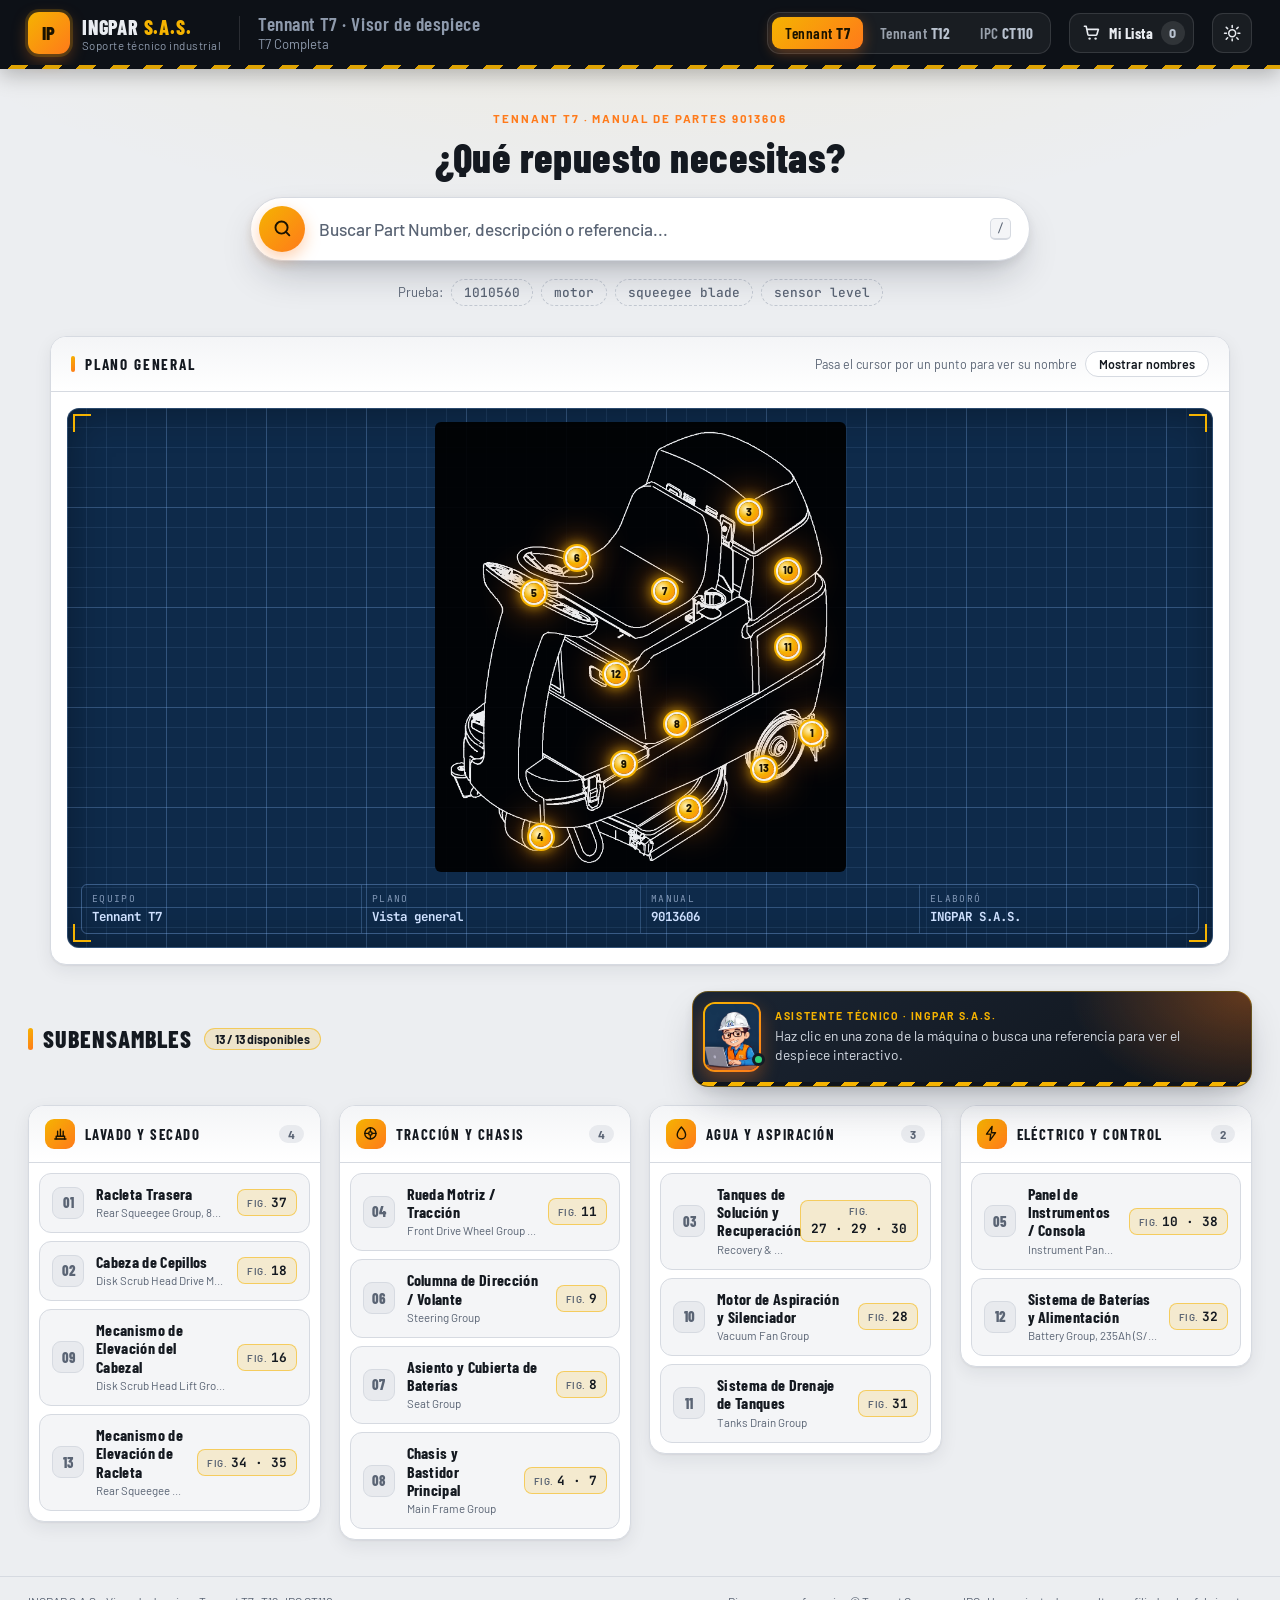
==== index.html @ bfc4c4b1 "Lista de selección de repuestos con exportación a Excel y PDF - Botón "+ Agregar a la lista" en la t" ====
<!DOCTYPE html>
<html lang="es">
<head>
  <meta charset="UTF-8" />
  <meta name="viewport" content="width=device-width, initial-scale=1.0" />
  <title>Tennant T7 · Visor de despiece</title>
  <meta name="description" content="Visor interactivo de despiece de repuestos para las fregadoras Tennant T7, Tennant T12 e IPC CT110 · INGPAR S.A.S." />
  <link rel="preconnect" href="https://fonts.googleapis.com" />
  <link rel="preconnect" href="https://fonts.gstatic.com" crossorigin />
  <link rel="stylesheet" href="https://fonts.googleapis.com/css2?family=Barlow:wght@400;500;600;700&family=Barlow+Condensed:wght@600;700;800&family=JetBrains+Mono:wght@500;700&display=swap" />
  <!-- ?v= evita que el navegador use un CSS/JS viejo en caché tras publicar cambios -->
  <link rel="stylesheet" href="css/styles.css?v=2026-10-15i" />
</head>
<body>
  <!-- Íconos SVG reutilizables -->
  <svg width="0" height="0" style="position:absolute" aria-hidden="true">
    <symbol id="i-search" viewBox="0 0 24 24"><circle cx="11" cy="11" r="7" fill="none" stroke="currentColor" stroke-width="2.2"/><path d="m20 20-4.2-4.2" stroke="currentColor" stroke-width="2.2" stroke-linecap="round"/></symbol>
    <symbol id="i-sun" viewBox="0 0 24 24"><circle cx="12" cy="12" r="4.5" fill="none" stroke="currentColor" stroke-width="2"/><path d="M12 2v2.5M12 19.5V22M4.2 4.2l1.8 1.8M18 18l1.8 1.8M2 12h2.5M19.5 12H22M4.2 19.8 6 18M18 6l1.8-1.8" stroke="currentColor" stroke-width="2" stroke-linecap="round"/></symbol>
    <symbol id="i-moon" viewBox="0 0 24 24"><path d="M20 14.5A8.5 8.5 0 0 1 9.5 4a8.5 8.5 0 1 0 10.5 10.5Z" fill="none" stroke="currentColor" stroke-width="2" stroke-linejoin="round"/></symbol>
    <symbol id="i-cart" viewBox="0 0 24 24"><path d="M3 4h2.2l2.1 10.2a1.5 1.5 0 0 0 1.5 1.2h8.4a1.5 1.5 0 0 0 1.4-1.1L20.5 8H6.1" fill="none" stroke="currentColor" stroke-width="2" stroke-linecap="round" stroke-linejoin="round"/><circle cx="9.5" cy="19.5" r="1.5" fill="currentColor"/><circle cx="17" cy="19.5" r="1.5" fill="currentColor"/></symbol>
    <symbol id="i-arrow-left" viewBox="0 0 24 24"><path d="M19 12H5m6-6-6 6 6 6" fill="none" stroke="currentColor" stroke-width="2.2" stroke-linecap="round" stroke-linejoin="round"/></symbol>
  </svg>

  <header class="topbar">
    <a class="brand" href="#/" aria-label="INGPAR S.A.S. · Inicio">
      <span class="brand-mark" aria-hidden="true">IP</span>
      <span class="brand-text">
        <strong>INGPAR <span>S.A.S.</span></strong>
        <small>Soporte técnico industrial</small>
      </span>
    </a>
    <span class="brand-divider" aria-hidden="true"></span>
    <div class="topbar-title">
      <h1><span id="title-machine">Tennant T7</span> <span>· Visor de despiece</span></h1>
      <nav class="breadcrumb" aria-label="Ruta de navegación">
        <a href="#/" id="crumb-machine">T7 Completa</a>
        <span id="crumb-sep" class="crumb-sep" hidden>›</span>
        <span id="crumb-assembly" hidden></span>
      </nav>
    </div>
    <!-- Selector de máquina: cambia planos, repuestos y datos del manual -->
    <div id="machine-switch" class="machine-switch" role="radiogroup" aria-label="Máquina"></div>
    <!-- Lista de selección de repuestos (se guarda en este navegador) -->
    <button id="cart-toggle" class="cart-toggle" type="button" aria-haspopup="dialog" title="Ver mi lista de repuestos">
      <svg aria-hidden="true"><use href="#i-cart"/></svg>
      <span class="cart-toggle-label">Mi Lista</span>
      <span id="cart-count" class="cart-count">0</span>
    </button>
    <button id="theme-toggle" class="icon-btn" type="button" aria-label="Cambiar tema" title="Cambiar tema claro/oscuro">
      <svg class="icon-sun" aria-hidden="true"><use href="#i-sun"/></svg>
      <svg class="icon-moon" aria-hidden="true"><use href="#i-moon"/></svg>
    </button>
  </header>

  <!-- ===================== NIVEL 1: Máquina completa ===================== -->
  <main id="view-machine" class="view home" data-level="1">
    <section class="hero">
      <p class="eyebrow" id="hero-eyebrow">Tennant T7 · Manual de partes 9013606</p>
      <h2 class="hero-title">¿Qué repuesto necesitas?</h2>

      <!-- Buscador global: busca en los repuestos de todas las zonas -->
      <section class="global-search" aria-label="Buscador global de repuestos">
        <div class="global-search-box">
          <span class="global-search-icon" aria-hidden="true"><svg><use href="#i-search"/></svg></span>
          <input id="global-search" type="search" autocomplete="off" spellcheck="false"
                 placeholder="Buscar Part Number, descripción o referencia..."
                 role="combobox" aria-expanded="false" aria-controls="global-results" aria-autocomplete="list" />
          <kbd class="global-search-kbd" aria-hidden="true">/</kbd>
        </div>
        <div id="global-dropdown" class="global-dropdown" hidden>
          <p id="global-summary" class="global-summary"></p>
          <ul id="global-results" class="global-results" role="listbox" aria-label="Resultados"></ul>
        </div>
      </section>

      <p class="hero-examples" id="hero-examples"></p>
    </section>

    <div class="home-grid">
      <!-- Plano general: protagonista, a todo el ancho -->
      <section class="panel blueprint-panel" aria-label="Vista general de la máquina">
        <div class="panel-header">
          <h2>Plano general</h2>
          <span class="hint">Pasa el cursor por un punto para ver su nombre</span>
          <button id="labels-toggle" class="labels-toggle" type="button" aria-pressed="false">Mostrar nombres</button>
        </div>
        <div class="diagram-wrapper">
          <div class="blueprint blueprint-grid">
            <div id="machine-diagram" class="diagram diagram-blueprint">
              <img id="machine-img" alt="" />
              <div class="diagram-placeholder" hidden>
                <strong>Imagen no encontrada</strong>
                <span>Revisa la ruta <code>image</code> en el machine.json de la máquina</span>
              </div>
              <div id="zone-hotspots" class="hotspots"></div>
            </div>
            <dl class="title-block">
              <div><dt>Equipo</dt><dd id="tb-machine">Tennant T7</dd></div>
              <div><dt>Plano</dt><dd>Vista general</dd></div>
              <div><dt>Manual</dt><dd id="tb-manual">9013606</dd></div>
              <div><dt>Elaboró</dt><dd>INGPAR S.A.S.</dd></div>
            </dl>
          </div>
        </div>
      </section>

      <!-- Subensambles agrupados por sistema -->
      <section class="systems" aria-label="Subensambles por sistema">
        <div class="systems-header">
          <!-- Asistente INGPAR (versión compacta) -->
          <article class="assistant-card">
            <div class="assistant-avatar">
              <img src="assets/engineer.png" alt="Asistente técnico de INGPAR S.A.S. con casco de seguridad" width="145" height="192" />
              <span class="assistant-status" aria-hidden="true"></span>
            </div>
            <div class="assistant-body">
              <p class="eyebrow">Asistente Técnico · INGPAR S.A.S.</p>
              <p class="assistant-msg">Haz clic en una zona de la máquina o busca una referencia para ver el despiece interactivo.</p>
            </div>
          </article>
          <div class="systems-title">
            <h2>Subensambles</h2>
            <span id="zone-count" class="count-badge"></span>
          </div>
        </div>
        <div id="zone-list" class="systems-grid"></div>
      </section>
    </div>
  </main>

  <!-- ================ NIVEL 2: Despiece por subensamble ================ -->
  <main id="view-assembly" class="view layout" data-level="2" hidden>
    <div class="view-toolbar">
      <a href="#/" id="back-btn" class="back-btn"><svg aria-hidden="true"><use href="#i-arrow-left"/></svg> <span id="back-label">Volver a la T7 Completa</span></a>
      <p class="subtitle"><span id="figure-label"></span> — <span id="group-label"></span></p>
      <nav id="figure-tabs" class="figure-tabs" role="tablist" aria-label="Figuras de esta zona" hidden></nav>
    </div>

    <!-- Columna izquierda: diagrama con hotspots -->
    <section class="panel diagram-panel" aria-label="Diagrama de despiece">
      <div class="panel-header">
        <h2>Diagrama</h2>
        <span class="hint"><kbd>Ctrl</kbd>+rueda o doble clic para zoom · <kbd>Alt</kbd>+clic muestra coordenadas</span>
      </div>
      <!-- Puntos ocultos por defecto: se muestran todos o por subsistema/categoría -->
      <div class="diagram-tools">
        <div class="points-bar">
          <button id="points-toggle" class="labels-toggle" type="button" aria-pressed="false">Mostrar todos los puntos</button>
          <span id="points-status" class="points-status" aria-live="polite"></span>
          <div class="zoom-controls" role="group" aria-label="Zoom del diagrama">
            <button id="zoom-out" class="zoom-btn" type="button" aria-label="Alejar" title="Alejar">−</button>
            <button id="zoom-reset" class="zoom-level" type="button" title="Restablecer zoom">100%</button>
            <button id="zoom-in" class="zoom-btn" type="button" aria-label="Acercar" title="Acercar">+</button>
          </div>
        </div>
        <div id="point-groups" class="point-groups" role="group" aria-label="Resaltar puntos"></div>
      </div>
      <div class="diagram-wrapper">
        <div class="blueprint blueprint-paper">
          <div id="diagram" class="diagram">
            <!-- El "escenario" es lo que se amplía y desplaza; #diagram recorta -->
            <div id="diagram-stage" class="diagram-stage">
              <img id="diagram-img" alt="" />
              <div class="diagram-placeholder" hidden>
                <strong>Imagen no encontrada</strong>
                <span>Revisa la ruta de la imagen en el JSON del subensamble</span>
              </div>
              <div id="hotspots" class="hotspots"></div>
            </div>
          </div>
        </div>
      </div>
    </section>

    <!-- Columna derecha: buscador, filtros y tabla -->
    <section class="panel parts-panel" aria-label="Lista de repuestos">
      <div class="panel-header">
        <h2>Repuestos</h2>
        <span id="result-count" class="count-badge">0</span>
      </div>

      <div class="controls">
        <label class="search">
          <svg class="search-icon" aria-hidden="true"><use href="#i-search"/></svg>
          <input id="search" type="search" placeholder="Buscar por descripción o Part Number…" autocomplete="off" />
        </label>
        <div id="filters" class="filters" role="group" aria-label="Filtrar por categoría"></div>
      </div>

      <div class="table-wrapper">
        <table class="parts-table">
          <thead>
            <tr>
              <th scope="col">Ítem</th>
              <th scope="col">Part Number</th>
              <th scope="col">Descripción</th>
              <th scope="col" class="num">Cant.</th>
              <th scope="col"><span class="sr-only">Acciones</span></th>
            </tr>
          </thead>
          <tbody id="parts-body"></tbody>
        </table>
        <p id="empty-state" class="empty-state" hidden>No hay repuestos que coincidan con la búsqueda.</p>
      </div>
    </section>
  </main>

  <footer class="site-footer">
    <span>INGPAR S.A.S. · Visor de despiece Tennant T7 · T12 · IPC CT110</span>
    <span>Diagramas y referencias © Tennant Company e IPC · Herramienta de consulta no afiliada a los fabricantes</span>
  </footer>

  <!-- Resumen de la lista de selección, clasificado por máquina -->
  <dialog id="cart-dialog" class="cart-dialog" aria-labelledby="cart-title">
    <header class="cart-head">
      <div>
        <p class="eyebrow">INGPAR S.A.S. · Solicitud de repuestos</p>
        <h2 id="cart-title">Mi lista de repuestos</h2>
        <p class="cart-date">Fecha: <strong id="cart-date"></strong></p>
      </div>
      <button type="button" id="cart-close" class="cart-close" aria-label="Cerrar lista">&times;</button>
    </header>
    <div class="cart-fields">
      <label class="cart-field">
        <span>Nombre del Técnico / Solicitante</span>
        <input id="cart-requester" type="text" maxlength="80" autocomplete="name" placeholder="Nombre y apellido" />
      </label>
      <label class="cart-field">
        <span>Número de OP / Proyecto</span>
        <input id="cart-project" type="text" maxlength="40" autocomplete="off" placeholder="Ej. OP-2026-0153" />
      </label>
    </div>
    <div id="cart-body" class="cart-body"></div>
    <footer class="cart-foot">
      <p id="cart-totals" class="cart-totals"></p>
      <div class="cart-actions">
        <button type="button" id="cart-clear" class="cart-btn cart-btn-ghost">Vaciar lista</button>
        <button type="button" id="cart-xlsx" class="cart-btn">Descargar Excel</button>
        <button type="button" id="cart-print" class="cart-btn cart-btn-primary">Imprimir / PDF</button>
      </div>
    </footer>
  </dialog>

  <!-- Formato imprimible de la lista: solo se ve al imprimir desde el modal -->
  <section id="print-sheet" class="print-sheet" aria-hidden="true"></section>

  <div id="toast" class="toast" role="status" aria-live="polite"></div>

  <script src="js/app.js?v=2026-10-15i"></script>
</body>
</html>
---- css/styles.css ----
/* ==========================================================
   INGPAR S.A.S. · Visor de despiece Tennant T7
   Diseño industrial: carbón + amarillo/naranja corporativo
   ========================================================== */

/* ---------- Tokens ---------- */
:root {
  --bg: #eceef1;
  --bg-glow: rgba(245, 179, 1, 0.10);
  --surface: #ffffff;
  --surface-2: #f4f5f7;
  --surface-3: #e8eaee;
  --border: #d6dae1;
  --border-strong: #c2c8d1;
  --text: #141920;
  --text-muted: #5a6474;

  --accent: #f5b301;            /* amarillo industrial */
  --accent-2: #ff7a1a;          /* naranja corporativo */
  --accent-ink: #1b1300;        /* texto sobre amarillo */
  --accent-soft: rgba(245, 179, 1, 0.16);
  --accent-line: rgba(245, 179, 1, 0.55);
  --grad: linear-gradient(135deg, var(--accent) 0%, var(--accent-2) 100%);
  --grad-soft: linear-gradient(135deg, rgba(245, 179, 1, 0.20) 0%, rgba(255, 122, 26, 0.12) 100%);

  --hotspot-bg: var(--accent);
  --hotspot-text: var(--accent-ink);

  --blueprint: #0e2a4a;         /* azul plano técnico */
  --blueprint-line: rgba(140, 190, 255, 0.10);
  --blueprint-line-strong: rgba(140, 190, 255, 0.20);
  --paper: #fdfdfb;
  --paper-line: rgba(14, 42, 74, 0.06);

  --shadow: 0 1px 2px rgba(16, 24, 40, 0.06), 0 6px 18px rgba(16, 24, 40, 0.07);
  --shadow-float: 0 18px 40px -12px rgba(16, 24, 40, 0.30), 0 4px 12px rgba(16, 24, 40, 0.08);
  --radius: 16px;
  --radius-sm: 10px;

  --font: "Barlow", "Segoe UI", system-ui, -apple-system, Roboto, Arial, sans-serif;
  --font-display: "Barlow Condensed", "Barlow", "Segoe UI", system-ui, sans-serif;
  --mono: "JetBrains Mono", "Cascadia Mono", Consolas, Menlo, monospace;
  color-scheme: light;
}

@media (prefers-color-scheme: dark) {
  :root:not([data-theme="light"]) {
    --bg: #0a0d12;
    --bg-glow: rgba(245, 179, 1, 0.07);
    --surface: #131820;
    --surface-2: #19202a;
    --surface-3: #212935;
    --border: #262f3c;
    --border-strong: #34404f;
    --text: #e9ecf1;
    --text-muted: #8e9aac;
    --accent-soft: rgba(245, 179, 1, 0.14);
    --paper: #f7f6f1;
    --shadow: 0 1px 2px rgba(0, 0, 0, 0.5), 0 8px 24px rgba(0, 0, 0, 0.35);
    --shadow-float: 0 22px 48px -12px rgba(0, 0, 0, 0.75), 0 0 0 1px rgba(255, 255, 255, 0.04);
    color-scheme: dark;
  }
}

:root[data-theme="dark"] {
  --bg: #0a0d12;
  --bg-glow: rgba(245, 179, 1, 0.07);
  --surface: #131820;
  --surface-2: #19202a;
  --surface-3: #212935;
  --border: #262f3c;
  --border-strong: #34404f;
  --text: #e9ecf1;
  --text-muted: #8e9aac;
  --accent-soft: rgba(245, 179, 1, 0.14);
  --paper: #f7f6f1;
  --shadow: 0 1px 2px rgba(0, 0, 0, 0.5), 0 8px 24px rgba(0, 0, 0, 0.35);
  --shadow-float: 0 22px 48px -12px rgba(0, 0, 0, 0.75), 0 0 0 1px rgba(255, 255, 255, 0.04);
  color-scheme: dark;
}

/* ---------- Base ---------- */
* { box-sizing: border-box; }
html, body { margin: 0; }

body {
  font-family: var(--font);
  font-size: 15px;
  color: var(--text);
  line-height: 1.45;
  min-height: 100vh;
  display: flex;
  flex-direction: column;
  background:
    radial-gradient(1200px 500px at 50% -120px, var(--bg-glow), transparent 70%),
    var(--bg);
  background-attachment: fixed;
}

.sr-only {
  position: absolute; width: 1px; height: 1px; padding: 0; margin: -1px;
  overflow: hidden; clip: rect(0 0 0 0); white-space: nowrap; border: 0;
}

svg { width: 1em; height: 1em; }

.eyebrow {
  margin: 0;
  font: 700 0.72rem var(--font);
  letter-spacing: 0.16em;
  text-transform: uppercase;
  color: var(--accent-2);
}

kbd {
  font-family: var(--mono);
  font-size: 0.72rem;
  padding: 1px 6px;
  border: 1px solid var(--border);
  border-bottom-width: 2px;
  border-radius: 5px;
  background: var(--surface-2);
  color: var(--text-muted);
}

mark { background: var(--accent); color: var(--accent-ink); border-radius: 3px; padding: 0 2px; }

/* ---------- Header ---------- */
.topbar {
  position: sticky;
  top: 0;
  z-index: 30;
  display: flex;
  align-items: center;
  gap: 18px;
  padding: 12px 28px 15px;
  background: #0d1117;
  color: #e9ecf1;
  box-shadow: 0 6px 20px rgba(0, 0, 0, 0.25);
}
/* Franja de seguridad amarilla/negra */
.topbar::after {
  content: "";
  position: absolute;
  left: 0; right: 0; bottom: 0;
  height: 4px;
  background: repeating-linear-gradient(-45deg, var(--accent) 0 12px, #0d1117 12px 24px);
  opacity: 0.9;
}

.brand {
  display: flex;
  align-items: center;
  gap: 12px;
  color: inherit;
  text-decoration: none;
  flex-shrink: 0;
}
.brand-mark {
  display: grid;
  place-items: center;
  width: 42px; height: 42px;
  border-radius: 11px;
  background: var(--grad);
  color: var(--accent-ink);
  font: 800 1.15rem var(--font-display);
  letter-spacing: 0.02em;
  box-shadow: 0 0 0 3px rgba(245, 179, 1, 0.18), 0 6px 16px rgba(255, 122, 26, 0.35);
}
.brand-text { display: flex; flex-direction: column; line-height: 1.1; }
.brand-text strong { font: 800 1.25rem var(--font-display); letter-spacing: 0.04em; }
.brand-text strong span { color: var(--accent); }
.brand-text small { font-size: 0.72rem; color: #8e9aac; letter-spacing: 0.04em; }

.brand-divider { width: 1px; align-self: stretch; margin: 4px 0; background: rgba(255, 255, 255, 0.12); }

.topbar-title { min-width: 0; flex: 1; }
.topbar-title h1 {
  margin: 0;
  font: 700 1.2rem var(--font-display);
  letter-spacing: 0.03em;
  white-space: nowrap;
  overflow: hidden;
  text-overflow: ellipsis;
}
.topbar-title h1 span { color: #8e9aac; font-weight: 600; }

.breadcrumb { font-size: 0.82rem; color: #8e9aac; display: flex; gap: 6px; align-items: center; flex-wrap: wrap; }
.breadcrumb a { color: inherit; text-decoration: none; }
.breadcrumb a:hover { color: var(--accent); }
.breadcrumb .crumb-sep { opacity: 0.6; }
#crumb-assembly { color: var(--accent); font-weight: 600; }

.icon-btn {
  flex-shrink: 0;
  display: grid;
  place-items: center;
  width: 40px; height: 40px;
  border-radius: 11px;
  border: 1px solid rgba(255, 255, 255, 0.12);
  background: rgba(255, 255, 255, 0.05);
  color: #e9ecf1;
  font-size: 1.15rem;
  cursor: pointer;
  transition: border-color 0.15s, background 0.15s, color 0.15s;
}
.icon-btn:hover, .icon-btn:focus-visible { border-color: var(--accent); color: var(--accent); outline: none; }
/* Selector de máquina (T7 / T12) */
.machine-switch {
  flex-shrink: 0;
  display: inline-flex;
  gap: 4px;
  padding: 4px;
  border-radius: 13px;
  border: 1px solid rgba(255, 255, 255, 0.12);
  background: rgba(255, 255, 255, 0.05);
}
.machine-option {
  border: 0;
  border-radius: 9px;
  padding: 7px 13px;
  background: transparent;
  color: #b9c2cf;
  font: 700 0.95rem var(--font-display);
  letter-spacing: 0.03em;
  white-space: nowrap;
  cursor: pointer;
  transition: background 0.15s, color 0.15s, box-shadow 0.15s;
}
.machine-option-brand { font-weight: 600; opacity: 0.8; }
.machine-option:hover { color: #fff; background: rgba(255, 255, 255, 0.07); }
.machine-option:focus-visible { outline: 2px solid var(--accent); outline-offset: 1px; }
.machine-option[aria-checked="true"] {
  background: var(--grad);
  color: var(--accent-ink);
  box-shadow: 0 4px 14px rgba(255, 122, 26, 0.35);
}
.machine-option[aria-checked="true"] .machine-option-brand { opacity: 1; }
.icon-moon { display: none; }
:root[data-theme="dark"] .icon-sun { display: none; }
:root[data-theme="dark"] .icon-moon { display: inline; }

/* ---------- Vistas / layout ---------- */
.view[hidden] { display: none; }
.view-enter { animation: view-in 0.4s cubic-bezier(0.2, 0.7, 0.2, 1) both; }
@keyframes view-in {
  from { opacity: 0; transform: translateY(12px); }
  to   { opacity: 1; transform: none; }
}

.home, .layout {
  width: 100%;
  max-width: 1480px;
  margin: 0 auto;
  padding: 24px 28px 36px;
  flex: 1;
}

.layout {
  display: grid;
  grid-template-columns: minmax(0, 1.15fr) minmax(0, 1fr);
  gap: 22px;
  align-content: start;
}
.layout > .panel { align-self: start; }

.panel {
  background: var(--surface);
  border: 1px solid var(--border);
  border-radius: var(--radius);
  box-shadow: var(--shadow);
  display: flex;
  flex-direction: column;
  min-width: 0;
  overflow: hidden;
}

.panel-header {
  display: flex;
  align-items: center;
  justify-content: space-between;
  flex-wrap: wrap;
  gap: 8px;
  padding: 14px 20px;
  border-bottom: 1px solid var(--border);
  background: linear-gradient(180deg, var(--surface-2), var(--surface));
}
.panel-header h2 {
  margin: 0;
  display: flex;
  align-items: center;
  gap: 10px;
  font: 700 0.95rem var(--font-display);
  text-transform: uppercase;
  letter-spacing: 0.12em;
}
.panel-header h2::before {
  content: "";
  width: 4px; height: 16px;
  border-radius: 2px;
  background: var(--grad);
}
.hint { font-size: 0.78rem; color: var(--text-muted); }

.count-badge {
  font: 700 0.75rem var(--font);
  padding: 3px 10px;
  border-radius: 999px;
  background: var(--accent-soft);
  color: var(--text);
  border: 1px solid var(--accent-line);
}

/* ==========================================================
   NIVEL 1 · Portada
   ========================================================== */
.hero {
  position: relative;
  z-index: 20;
  display: flex;
  flex-direction: column;
  align-items: center;
  text-align: center;
  gap: 10px;
  padding: 18px 0 30px;
}
.hero-title {
  margin: 0 0 8px;
  font: 800 clamp(1.8rem, 3.6vw, 2.6rem) / 1.05 var(--font-display);
  letter-spacing: 0.01em;
}

/* ---------- Buscador global flotante ---------- */
.global-search {
  position: relative;
  width: min(780px, 100%);
}

.global-search-box {
  display: flex;
  align-items: center;
  gap: 14px;
  padding: 8px 12px 8px 8px;
  border-radius: 999px;
  background: var(--surface);
  border: 1px solid var(--border);
  box-shadow: var(--shadow-float);
  transition: box-shadow 0.2s, border-color 0.2s, transform 0.2s;
}
.global-search-box:hover { transform: translateY(-1px); }
.global-search-box:focus-within {
  border-color: var(--accent);
  box-shadow: 0 0 0 5px var(--accent-soft), var(--shadow-float);
}

.global-search-icon {
  flex-shrink: 0;
  display: grid;
  place-items: center;
  width: 46px; height: 46px;
  border-radius: 50%;
  background: var(--grad);
  color: var(--accent-ink);
  font-size: 1.3rem;
  box-shadow: 0 6px 16px rgba(255, 122, 26, 0.35);
}

.global-search-box input {
  flex: 1;
  min-width: 0;
  border: 0;
  outline: 0;
  background: transparent;
  color: var(--text);
  font: 500 1.08rem var(--font);
  padding: 10px 0;
}
.global-search-box input::placeholder { color: var(--text-muted); }
.global-search-box input::-webkit-search-cancel-button { cursor: pointer; }
.global-search-kbd { flex-shrink: 0; margin-right: 6px; }

.global-dropdown {
  position: absolute;
  top: calc(100% + 10px);
  left: 0;
  right: 0;
  text-align: left;
  border-radius: 18px;
  border: 1px solid var(--border);
  background: var(--surface);
  box-shadow: var(--shadow-float);
  overflow: hidden;
  animation: drop-in 0.16s ease-out;
}
.global-dropdown[hidden] { display: none; }
@keyframes drop-in {
  from { opacity: 0; transform: translateY(-6px); }
  to   { opacity: 1; transform: none; }
}

.global-summary {
  margin: 0;
  padding: 10px 18px;
  font: 600 0.74rem var(--font);
  letter-spacing: 0.08em;
  text-transform: uppercase;
  color: var(--text-muted);
  border-bottom: 1px solid var(--border);
  background: var(--surface-2);
}

.global-results {
  list-style: none;
  margin: 0;
  padding: 8px;
  max-height: min(58vh, 460px);
  overflow-y: auto;
}

.gr-item {
  position: relative;
  display: flex;
  align-items: center;
  gap: 14px;
  padding: 11px 14px;
  border-radius: 12px;
  cursor: pointer;
  transition: background 0.12s;
}
.gr-item[aria-selected="true"] { background: var(--grad-soft); }
.gr-item[aria-selected="true"]::before {
  content: "";
  position: absolute;
  left: 0; top: 10px; bottom: 10px;
  width: 3px;
  border-radius: 2px;
  background: var(--grad);
}
.gr-item .item-num { flex-shrink: 0; }

.gr-main { flex: 1; min-width: 0; display: flex; flex-direction: column; gap: 2px; }
.gr-line { overflow: hidden; text-overflow: ellipsis; white-space: nowrap; }
.gr-line .pn { margin-right: 6px; }
.gr-desc { font-size: 0.92rem; }
.gr-note { font-size: 0.76rem; color: var(--text-muted); }

.gr-zone {
  flex-shrink: 0;
  display: flex;
  flex-direction: column;
  align-items: flex-end;
  text-align: right;
  max-width: 40%;
  font: 700 0.82rem var(--font);
}
.gr-zone small {
  margin-top: 2px;
  padding: 1px 8px;
  border-radius: 999px;
  background: var(--surface-3);
  color: var(--text-muted);
  font: 600 0.7rem var(--font);
}

.hero-examples {
  margin: 8px 0 0;
  display: flex;
  flex-wrap: wrap;
  justify-content: center;
  align-items: center;
  gap: 8px;
  font-size: 0.82rem;
  color: var(--text-muted);
}
.example-chip {
  border: 1px dashed var(--border-strong);
  background: transparent;
  color: var(--text-muted);
  padding: 4px 12px;
  border-radius: 999px;
  font: 500 0.8rem var(--mono);
  cursor: pointer;
  transition: color 0.15s, border-color 0.15s, background 0.15s;
}
.example-chip:hover, .example-chip:focus-visible {
  color: var(--text);
  border-color: var(--accent);
  border-style: solid;
  background: var(--accent-soft);
  outline: none;
}

/* ---------- Rejilla de portada ---------- */
.home-grid {
  display: flex;
  flex-direction: column;
  gap: 26px;
}

/* Plano general: protagonista, centrado y a todo el ancho */
.blueprint-panel {
  width: 100%;
  max-width: 1180px;
  margin: 0 auto;
}
.blueprint-panel .panel-header .hint { margin-left: auto; }

.labels-toggle {
  border: 1px solid var(--border);
  background: var(--surface);
  color: var(--text);
  border-radius: 999px;
  padding: 5px 13px;
  font: 600 0.78rem var(--font);
  cursor: pointer;
  transition: border-color 0.15s, background 0.15s;
}
.labels-toggle:hover, .labels-toggle:focus-visible { border-color: var(--accent); outline: none; }
.labels-toggle[aria-pressed="true"] { background: var(--grad); border-color: transparent; color: var(--accent-ink); }

/* ---------- Sistemas (cuadrícula de subensambles) ---------- */
.systems { display: flex; flex-direction: column; gap: 18px; }

.systems-header {
  display: flex;
  align-items: center;
  justify-content: space-between;
  flex-wrap: wrap;
  gap: 18px;
}
.systems-title { display: flex; align-items: center; gap: 12px; order: -1; }
.systems-title h2 {
  margin: 0;
  display: flex;
  align-items: center;
  gap: 10px;
  font: 800 1.5rem var(--font-display);
  letter-spacing: 0.04em;
  text-transform: uppercase;
}
.systems-title h2::before { content: ""; width: 5px; height: 22px; border-radius: 3px; background: var(--grad); }

.systems-grid {
  display: grid;
  grid-template-columns: repeat(4, minmax(0, 1fr));
  gap: 18px;
  align-items: start;
}

.system-group {
  display: flex;
  flex-direction: column;
  min-width: 0;
  border-radius: var(--radius);
  border: 1px solid var(--border);
  background: var(--surface);
  box-shadow: var(--shadow);
  overflow: hidden;
}

.system-title {
  margin: 0;
  display: flex;
  align-items: center;
  gap: 10px;
  padding: 13px 16px;
  font: 700 0.92rem var(--font-display);
  letter-spacing: 0.1em;
  text-transform: uppercase;
  border-bottom: 1px solid var(--border);
  background: linear-gradient(180deg, var(--surface-2), var(--surface));
}
.system-icon {
  display: grid;
  place-items: center;
  width: 30px; height: 30px;
  border-radius: 9px;
  background: var(--grad);
  color: var(--accent-ink);
  font-size: 1.05rem;
  flex-shrink: 0;
}
.system-count {
  margin-left: auto;
  font: 700 0.72rem var(--font);
  letter-spacing: 0;
  padding: 2px 9px;
  border-radius: 999px;
  background: var(--surface-3);
  color: var(--text-muted);
}

/* ---------- Asistente INGPAR (compacto, junto al título de sistemas) ---------- */
.assistant-card {
  position: relative;
  display: flex;
  align-items: center;
  gap: 14px;
  padding: 10px 18px 14px 10px;
  max-width: 560px;
  border-radius: var(--radius);
  color: #e9ecf1;
  background:
    radial-gradient(260px 160px at 100% 0%, rgba(255, 122, 26, 0.35), transparent 70%),
    linear-gradient(145deg, #1b2533 0%, #0f141b 100%);
  border: 1px solid rgba(245, 179, 1, 0.35);
  box-shadow: var(--shadow-float);
  overflow: hidden;
}
/* Franja de seguridad en el borde inferior */
.assistant-card::after {
  content: "";
  position: absolute;
  left: 0; right: 0; bottom: 0;
  height: 4px;
  background: repeating-linear-gradient(-45deg, var(--accent) 0 10px, #0f141b 10px 20px);
}

.assistant-avatar {
  position: relative;
  flex-shrink: 0;
  width: 58px;
  height: 70px;
  border-radius: 12px;
  padding: 2px;
  background: var(--grad);
  box-shadow: 0 8px 18px rgba(255, 122, 26, 0.35);
}
.assistant-avatar img {
  display: block;
  width: 100%;
  height: 100%;
  object-fit: cover;
  object-position: top;
  border-radius: 10px;
  background: #24344a;
}
.assistant-status {
  position: absolute;
  right: -4px; bottom: 6px;
  width: 13px; height: 13px;
  border-radius: 50%;
  background: #2fd27a;
  border: 3px solid #131a24;
  box-shadow: 0 0 0 0 rgba(47, 210, 122, 0.6);
  animation: status-pulse 2.2s ease-out infinite;
}
@keyframes status-pulse {
  0%   { box-shadow: 0 0 0 0 rgba(47, 210, 122, 0.55); }
  70%  { box-shadow: 0 0 0 10px rgba(47, 210, 122, 0); }
  100% { box-shadow: 0 0 0 0 rgba(47, 210, 122, 0); }
}

.assistant-body { min-width: 0; display: flex; flex-direction: column; gap: 5px; }
.assistant-body .eyebrow { color: var(--accent); font-size: 0.66rem; }
.assistant-msg {
  margin: 0;
  font-size: 0.86rem;
  line-height: 1.35;
  color: #d5dbe4;
}

/* ---------- Tarjetas de subensambles ---------- */
.zone-list { list-style: none; margin: 0; padding: 10px; display: flex; flex-direction: column; gap: 8px; }

.zone-card {
  position: relative;
  width: 100%;
  display: flex;
  align-items: center;
  gap: 12px;
  padding: 11px 12px;
  border-radius: 12px;
  border: 1px solid var(--border);
  background: var(--surface-2);
  color: var(--text);
  font: inherit;
  text-align: left;
  cursor: pointer;
  overflow: hidden;
  isolation: isolate;
  transition: border-color 0.2s, transform 0.2s, box-shadow 0.2s;
}
/* Capa de gradiente amarillo/naranja que aparece en hover */
.zone-card::before {
  content: "";
  position: absolute;
  inset: 0;
  z-index: -1;
  background: var(--grad-soft);
  opacity: 0;
  transition: opacity 0.2s;
}
.zone-card::after {
  content: "";
  position: absolute;
  left: 0; top: 0; bottom: 0;
  width: 4px;
  background: var(--grad);
  transform: scaleY(0);
  transition: transform 0.2s;
}
.zone-card:hover, .zone-card:focus-visible, .zone-card.is-active {
  border-color: var(--accent-line);
  box-shadow: 0 10px 24px -10px rgba(255, 122, 26, 0.45);
  outline: none;
}
.zone-card:hover::before, .zone-card:focus-visible::before, .zone-card.is-active::before { opacity: 1; }
.zone-card:hover::after, .zone-card:focus-visible::after, .zone-card.is-active::after { transform: scaleY(1); }
.zone-card:not(.is-soon):hover { transform: translateY(-2px); }

.zone-index {
  flex-shrink: 0;
  display: grid;
  place-items: center;
  width: 32px; height: 32px;
  border-radius: 9px;
  background: var(--surface-3);
  border: 1px solid var(--border);
  font: 800 0.9rem var(--font-display);
  color: var(--text-muted);
  transition: background 0.2s, color 0.2s, border-color 0.2s;
}
.zone-card:hover .zone-index, .zone-card.is-active .zone-index {
  background: var(--grad);
  color: var(--accent-ink);
  border-color: transparent;
}

.zone-card-text { flex: 1; display: flex; flex-direction: column; gap: 1px; min-width: 0; }
.zone-card-text strong { font: 700 1rem/1.15 var(--font-display); letter-spacing: 0.02em; }
.zone-card-text span {
  font-size: 0.72rem;
  color: var(--text-muted);
  white-space: nowrap;
  overflow: hidden;
  text-overflow: ellipsis;
}

/* Badge de figura del manual */
.fig-badge {
  flex-shrink: 0;
  display: inline-flex;
  align-items: baseline;
  gap: 3px;
  padding: 4px 9px;
  border-radius: 8px;
  border: 1px solid var(--accent-line);
  background: var(--accent-soft);
  color: var(--text);
  font: 700 0.8rem var(--mono);
  white-space: normal;
  max-width: 48%;
  flex-wrap: wrap;
  justify-content: center;
  text-align: center;
  transition: background 0.2s, color 0.2s;
}
.fig-badge small { font: 600 0.62rem var(--font); color: var(--text-muted); text-transform: uppercase; letter-spacing: 0.06em; }
.zone-card:hover .fig-badge, .zone-card.is-active .fig-badge { background: var(--grad); color: var(--accent-ink); border-color: transparent; }
.zone-card:hover .fig-badge small, .zone-card.is-active .fig-badge small { color: var(--accent-ink); }

.zone-card.is-soon { cursor: default; opacity: 0.7; }

.tag {
  flex-shrink: 0;
  font: 700 0.72rem var(--font);
  padding: 5px 11px;
  border-radius: 999px;
  white-space: nowrap;
}
.tag-soon { background: var(--surface-3); color: var(--text-muted); border: 1px solid var(--border); }

/* ---------- Plano técnico ---------- */
.diagram-wrapper { padding: 16px; }

.blueprint {
  position: relative;
  padding: 14px;
  border-radius: 12px;
  background: var(--blueprint);
  box-shadow: inset 0 0 0 1px rgba(140, 190, 255, 0.25), inset 0 0 40px rgba(0, 0, 0, 0.35);
}
/* Marcas de esquina */
.blueprint::before {
  content: "";
  position: absolute;
  inset: 6px;
  pointer-events: none;
  background:
    linear-gradient(var(--accent), var(--accent)) top left / 18px 2px,
    linear-gradient(var(--accent), var(--accent)) top left / 2px 18px,
    linear-gradient(var(--accent), var(--accent)) top right / 18px 2px,
    linear-gradient(var(--accent), var(--accent)) top right / 2px 18px,
    linear-gradient(var(--accent), var(--accent)) bottom left / 18px 2px,
    linear-gradient(var(--accent), var(--accent)) bottom left / 2px 18px,
    linear-gradient(var(--accent), var(--accent)) bottom right / 18px 2px,
    linear-gradient(var(--accent), var(--accent)) bottom right / 2px 18px;
  background-repeat: no-repeat;
  z-index: 1;
}

.diagram {
  position: relative;
  container-type: inline-size;
  width: 100%;
  max-width: 760px;
  margin: 0 auto;
  border-radius: 6px;
  overflow: hidden;
  /* Papel cuadriculado de ingeniería */
  background:
    linear-gradient(var(--paper-line) 1px, transparent 1px) 0 0 / 20px 20px,
    linear-gradient(90deg, var(--paper-line) 1px, transparent 1px) 0 0 / 20px 20px,
    var(--paper);
}

.diagram img {
  display: block;
  width: 100%;
  height: auto;
  user-select: none;
}

/* Plano general: líneas blancas sobre azul (imagen invertida); la cuadrícula cubre todo el marco */
.blueprint-grid {
  background:
    linear-gradient(var(--blueprint-line-strong) 1px, transparent 1px) -1px -1px / 100px 100px,
    linear-gradient(90deg, var(--blueprint-line-strong) 1px, transparent 1px) -1px -1px / 100px 100px,
    linear-gradient(var(--blueprint-line) 1px, transparent 1px) -1px -1px / 20px 20px,
    linear-gradient(90deg, var(--blueprint-line) 1px, transparent 1px) -1px -1px / 20px 20px,
    var(--blueprint);
}
/* El ancho se limita según la proporción de la imagen (--plan-ar, lo pone app.js al cargarla)
   para que el plano no pase de --plan-h de alto y los puntos sigan alineados con el dibujo */
.diagram-blueprint {
  --plan-h: min(450px, 60vh);
  background: transparent;
  max-width: 960px;
  max-height: var(--plan-h);
  width: min(100%, calc(var(--plan-h) * var(--plan-ar, 1.33)));
}
.diagram-blueprint img {
  width: 100%;
  height: auto;
  max-height: var(--plan-h);
  object-fit: contain;
  filter: invert(1) brightness(1.15);
  mix-blend-mode: screen;
  opacity: 0.92;
}

/* Diagramas de despiece: papel claro dentro del marco azul */
.blueprint-paper { padding: 10px; }

.title-block {
  display: grid;
  grid-template-columns: repeat(4, minmax(0, 1fr));
  margin: 12px 0 0;
  border: 1px solid rgba(140, 190, 255, 0.35);
  border-radius: 6px;
  overflow: hidden;
  font-family: var(--mono);
  color: #cfe1ff;
}
.title-block div { padding: 7px 10px; border-left: 1px solid rgba(140, 190, 255, 0.25); min-width: 0; }
.title-block div:first-child { border-left: 0; }
.title-block dt { font-size: 0.6rem; letter-spacing: 0.14em; text-transform: uppercase; color: rgba(207, 225, 255, 0.6); }
.title-block dd { margin: 2px 0 0; font-size: 0.78rem; font-weight: 700; white-space: nowrap; overflow: hidden; text-overflow: ellipsis; }

.diagram-placeholder {
  aspect-ratio: 4 / 3;
  display: flex;
  flex-direction: column;
  align-items: center;
  justify-content: center;
  gap: 6px;
  padding: 24px;
  text-align: center;
  color: #5a6474;
}
.diagram-placeholder[hidden] { display: none; }
.diagram-placeholder code { font-family: var(--mono); color: #141920; }

.hotspots { position: absolute; inset: 0; pointer-events: none; }

/* ---------- Zonas sobre la máquina (puntos que brillan) ---------- */
.zone-hotspot {
  position: absolute;
  transform: translate(-50%, -50%);
  pointer-events: auto;
  border: 0;
  padding: 0;
  background: none;
  cursor: pointer;
  display: grid;
  place-items: center;
}

.zone-dot {
  position: relative;
  display: grid;
  place-items: center;
  width: 22px; height: 22px;
  border-radius: 50%;
  /* Número de zona: coincide con el índice 01-07 de las tarjetas */
  color: var(--accent-ink);
  font: 800 0.7rem/1 var(--font);
  background: radial-gradient(circle at 35% 35%, #fff6c8 0%, var(--accent) 45%, var(--accent-2) 100%);
  box-shadow:
    0 0 0 3px rgba(255, 255, 255, 0.9),
    0 0 14px 4px rgba(245, 179, 1, 0.85),
    0 0 34px 10px rgba(255, 122, 26, 0.45);
  animation: glow 2.2s ease-in-out infinite;
  transition: transform 0.2s;
}
/* Anillo de pulso */
.zone-dot::after {
  content: "";
  position: absolute;
  inset: -4px;
  border-radius: 50%;
  border: 2px solid var(--accent);
  animation: ring 2.2s ease-out infinite;
}
@keyframes glow {
  0%, 100% { box-shadow: 0 0 0 3px rgba(255, 255, 255, 0.9), 0 0 12px 3px rgba(245, 179, 1, 0.75), 0 0 28px 8px rgba(255, 122, 26, 0.35); }
  50%      { box-shadow: 0 0 0 3px rgba(255, 255, 255, 0.9), 0 0 20px 7px rgba(245, 179, 1, 0.95), 0 0 46px 16px rgba(255, 122, 26, 0.55); }
}
@keyframes ring {
  0%   { transform: scale(0.8); opacity: 0.9; }
  100% { transform: scale(2.6); opacity: 0; }
}

.zone-label {
  position: absolute;
  bottom: calc(100% + 12px);
  white-space: nowrap;
  padding: 5px 11px;
  border-radius: 8px;
  background: rgba(10, 18, 30, 0.88);
  border: 1px solid rgba(245, 179, 1, 0.55);
  color: #fff;
  font: 700 0.78rem var(--font);
  letter-spacing: 0.02em;
  backdrop-filter: blur(4px);
  box-shadow: 0 4px 14px rgba(0, 0, 0, 0.35);
  transition: background 0.15s, color 0.15s, opacity 0.15s, transform 0.15s;
  pointer-events: none;
  opacity: 0;
  transform: translateY(4px);
}
/* Etiquetas ocultas por defecto: aparecen en hover/activo o con "Mostrar nombres" */
.diagram.show-labels .zone-label,
.zone-hotspot:hover .zone-label,
.zone-hotspot:focus-visible .zone-label,
.zone-hotspot.is-active .zone-label { opacity: 1; transform: none; }
.zone-hotspot:hover, .zone-hotspot:focus-visible, .zone-hotspot.is-active { z-index: 4; }
.zone-hotspot.label-left .zone-label { right: -8px; }
.zone-hotspot.label-right .zone-label { left: -8px; }

/* Plano angosto (móvil): etiquetas y puntos más compactos para que no se corten ni se monten */
@container (max-width: 520px) {
  .zone-label { bottom: calc(100% + 8px); padding: 2px 7px; font-size: 0.62rem; border-radius: 6px; }
  .zone-dot { width: 20px; height: 20px; font-size: 0.66rem; }
}

.zone-hotspot:hover .zone-label,
.zone-hotspot:focus-visible .zone-label,
.zone-hotspot.is-active .zone-label { background: var(--grad); color: var(--accent-ink); border-color: transparent; }

.zone-hotspot:hover .zone-dot,
.zone-hotspot:focus-visible .zone-dot,
.zone-hotspot.is-active .zone-dot { transform: scale(1.3); }
.zone-hotspot:focus-visible { outline: none; }

.zone-hotspot.is-soon .zone-dot { background: #8a94a6; animation: none; box-shadow: 0 0 0 3px rgba(255, 255, 255, 0.8); }
.zone-hotspot.is-soon .zone-dot::after { display: none; }
.zone-hotspot.is-soon .zone-label { border-color: rgba(255, 255, 255, 0.2); }

/* ---------- Puntos numerados del despiece ----------
   Discretos: solo un anillo fino alrededor del número impreso del manual (que queda visible).
   Al pasar el cursor o seleccionarlo se rellena y muestra el número. */
.diagram-stage {
  position: relative;
  transform-origin: 0 0;
  --inv: 1; /* 1 / √zoom: los puntos crecen menos que el dibujo */
}
.diagram.is-zoomed { cursor: grab; touch-action: none; }
.diagram.is-panning { cursor: grabbing; }
.diagram.is-panning .hotspots * { pointer-events: none; }
/* Sin zoom: permite el scroll de la página pero deja el pellizco al visor */
.diagram:not(.is-zoomed) { touch-action: pan-x pan-y; }

.hotspot {
  --ring: var(--accent-2);
  position: absolute;
  transform: translate(-50%, -50%) scale(var(--inv));
  width: 20px;
  height: 20px;
  padding: 0;
  border-radius: 50%;
  border: 2px solid var(--ring);
  background: rgba(245, 179, 1, 0.08);
  color: transparent; /* el número del manual se ve a través del anillo */
  font: 800 0.68rem/1 var(--font);
  display: grid;
  place-items: center;
  cursor: pointer;
  pointer-events: auto;
  box-shadow: 0 0 0 1px rgba(255, 255, 255, 0.85);
  transition: transform 0.15s ease, background 0.15s ease, color 0.15s ease, opacity 0.2s ease;
}
.hotspot.is-hidden:not(.is-active) { display: none; }

.hotspot:hover,
.hotspot:focus-visible,
.hotspot.is-active {
  background: var(--grad);
  border-color: #fff;
  color: var(--accent-ink);
  transform: translate(-50%, -50%) scale(calc(var(--inv) * 1.25));
  outline: none;
  z-index: 3;
  box-shadow: 0 0 0 1px rgba(0, 0, 0, 0.3), 0 0 10px 3px rgba(255, 122, 26, 0.55);
}
.hotspot.is-active { animation: hotspot-glow 1.4s ease-in-out infinite; }
.hotspot.is-active::after {
  content: "";
  position: absolute;
  inset: -7px;
  border-radius: 50%;
  border: 2px solid var(--accent-2);
  animation: ring 1.4s ease-out infinite;
}
@keyframes hotspot-glow {
  0%, 100% { box-shadow: 0 0 0 1px rgba(0, 0, 0, 0.3), 0 0 8px 2px rgba(255, 122, 26, 0.5); }
  50%      { box-shadow: 0 0 0 1px rgba(0, 0, 0, 0.3), 0 0 16px 6px rgba(255, 122, 26, 0.8); }
}

.hotspot.is-dimmed { opacity: 0.3; --ring: #8a94a6; }

/* Clusters: puntos muy juntos se reúnen en una burbuja con el total;
   se despliegan al pasar el cursor, con el teclado (foco) o con clic/toque */
.hs-group { position: absolute; pointer-events: auto; border-radius: 10px; }
.hs-cluster {
  position: absolute;
  transform: translate(-50%, -50%) scale(var(--inv));
  min-width: 22px;
  height: 22px;
  padding: 0 6px;
  border-radius: 999px;
  border: 2px solid var(--accent);
  background: rgba(14, 42, 74, 0.88);
  color: #fff;
  font: 800 0.7rem/1 var(--font);
  cursor: pointer;
  box-shadow: 0 2px 6px rgba(0, 0, 0, 0.3);
  transition: opacity 0.15s, transform 0.15s;
  z-index: 2;
}
.hs-group.is-dimmed .hs-cluster { opacity: 0.35; border-color: #8a94a6; }
.hs-group .hotspot:not(.is-active) { opacity: 0; pointer-events: none; }
.hs-group:hover, .hs-group:focus-within, .hs-group.is-open {
  z-index: 3;
  background: rgba(14, 42, 74, 0.07);
  outline: 1px dashed rgba(14, 42, 74, 0.35);
}
.hs-group:is(:hover, :focus-within, .is-open) .hs-cluster { opacity: 0; pointer-events: none; }
.hs-group:is(:hover, :focus-within, .is-open) .hotspot:not(.is-hidden) { opacity: 1; pointer-events: auto; }
.hs-group:is(:hover, :focus-within, .is-open) .hotspot.is-dimmed { opacity: 0.3; }

/* Barra de puntos y zoom sobre el diagrama */
.diagram-tools {
  display: flex;
  flex-direction: column;
  gap: 8px;
  padding: 12px 16px 0;
}
.points-bar { display: flex; align-items: center; gap: 10px; flex-wrap: wrap; }
.points-bar .labels-toggle { margin-left: 0; }
.points-status { font-size: 0.78rem; color: var(--text-muted); }
.point-groups { display: flex; flex-wrap: wrap; align-items: center; gap: 6px; }
.point-groups:not(:has(.chip)) { display: none; }
.point-groups-label { font: 600 0.72rem var(--font); color: var(--text-muted); text-transform: uppercase; letter-spacing: 0.06em; margin-right: 2px; }
.chip.chip-sm { padding: 3px 10px; font-size: 0.74rem; }
.chip-sm small { font: 700 0.66rem var(--mono); opacity: 0.65; margin-left: 2px; }

.zoom-controls {
  display: inline-flex;
  margin-left: auto;
  border: 1px solid var(--border);
  border-radius: 999px;
  overflow: hidden;
  background: var(--surface);
}
.zoom-btn, .zoom-level {
  border: 0;
  background: none;
  color: var(--text);
  font: 700 0.85rem var(--font);
  padding: 4px 11px;
  cursor: pointer;
}
.zoom-level { font: 700 0.72rem var(--mono); min-width: 52px; border-inline: 1px solid var(--border); }
.zoom-btn:hover:not(:disabled), .zoom-level:hover:not(:disabled) { background: var(--accent-soft); }
.zoom-btn:focus-visible, .zoom-level:focus-visible { outline: 2px solid var(--accent); outline-offset: -2px; }
.zoom-btn:disabled, .zoom-level:disabled { color: var(--text-muted); cursor: default; opacity: 0.55; }

@media (hover: none) {
  .hotspot { width: 22px; height: 22px; }
}

/* ==========================================================
   NIVEL 2 · Despiece
   ========================================================== */
.view-toolbar {
  grid-column: 1 / -1;
  display: flex;
  align-items: center;
  gap: 16px;
  flex-wrap: wrap;
}
.view-toolbar .subtitle { margin: 0; font-size: 0.92rem; color: var(--text-muted); }
#figure-label { font: 700 0.95rem var(--font-display); letter-spacing: 0.04em; color: var(--accent-2); }

.back-btn {
  display: inline-flex;
  align-items: center;
  gap: 8px;
  padding: 10px 18px 10px 14px;
  border-radius: 999px;
  border: 0;
  background: var(--grad);
  color: var(--accent-ink);
  font: 700 0.9rem var(--font);
  text-decoration: none;
  box-shadow: 0 8px 20px -6px rgba(255, 122, 26, 0.55);
  transition: transform 0.15s, box-shadow 0.15s;
}
.back-btn svg { font-size: 1.1rem; }
.back-btn:hover, .back-btn:focus-visible {
  transform: translateX(-3px);
  box-shadow: 0 10px 24px -6px rgba(255, 122, 26, 0.7);
  outline: none;
}

.diagram-panel { position: sticky; top: 92px; align-self: start; }

/* Pestañas cuando una zona tiene varias figuras (p. ej. Tanques: Fig. 27 / Fig. 29) */
.figure-tabs {
  display: flex;
  gap: 4px;
  padding: 4px;
  margin-left: auto;
  border-radius: 999px;
  background: var(--surface);
  border: 1px solid var(--border);
  box-shadow: var(--shadow);
  flex-wrap: wrap;
}
.figure-tabs[hidden] { display: none; }
.figure-tab {
  padding: 7px 16px;
  border-radius: 999px;
  color: var(--text-muted);
  font: 600 0.85rem var(--font);
  text-decoration: none;
  white-space: nowrap;
  transition: background 0.15s, color 0.15s;
}
.figure-tab:hover { color: var(--text); background: var(--accent-soft); }
.figure-tab[aria-selected="true"] { background: var(--grad); color: var(--accent-ink); }

/* ---------- Controles ---------- */
.controls {
  display: flex;
  flex-direction: column;
  gap: 12px;
  padding: 16px 20px;
  border-bottom: 1px solid var(--border);
}

.search {
  display: flex;
  align-items: center;
  gap: 10px;
  padding: 0 14px;
  border: 1px solid var(--border);
  border-radius: 999px;
  background: var(--surface-2);
  transition: border-color 0.15s, box-shadow 0.15s;
}
.search:focus-within { border-color: var(--accent); box-shadow: 0 0 0 4px var(--accent-soft); }
.search-icon { color: var(--accent-2); font-size: 1.05rem; flex-shrink: 0; }
.search input {
  flex: 1;
  border: 0;
  outline: 0;
  background: transparent;
  color: var(--text);
  font: inherit;
  padding: 11px 0;
  min-width: 0;
}

.filters { display: flex; flex-wrap: wrap; gap: 8px; }
.chip {
  border: 1px solid var(--border);
  background: var(--surface);
  color: var(--text);
  padding: 5px 13px;
  border-radius: 999px;
  font: 600 0.8rem var(--font);
  cursor: pointer;
  transition: background 0.15s, border-color 0.15s;
}
.chip:hover { border-color: var(--accent); }
.chip[aria-pressed="true"] { background: var(--grad); border-color: transparent; color: var(--accent-ink); }

/* ---------- Tabla ---------- */
.table-wrapper { overflow-x: auto; }
.parts-table { width: 100%; border-collapse: collapse; font-size: 0.9rem; }

.parts-table th {
  text-align: left;
  font: 700 0.7rem var(--font);
  text-transform: uppercase;
  letter-spacing: 0.1em;
  color: var(--text-muted);
  padding: 10px 14px;
  background: var(--surface-2);
  border-bottom: 1px solid var(--border);
  white-space: nowrap;
}
.parts-table td {
  padding: 12px 14px;
  border-bottom: 1px solid var(--border);
  vertical-align: middle;
}
.parts-table .num { text-align: center; font-family: var(--mono); font-weight: 700; }

.parts-table tbody tr {
  cursor: pointer;
  transition: background 0.15s ease, box-shadow 0.15s ease;
  scroll-margin: 120px;
}
.parts-table tbody tr:hover { background: var(--accent-soft); }
.parts-table tbody tr.is-active {
  background: var(--grad-soft);
  box-shadow: inset 4px 0 0 var(--accent);
}
.parts-table tbody tr.flash { animation: flash 0.9s ease; }
.parts-table tbody tr.is-target {
  background: linear-gradient(90deg, rgba(245, 179, 1, 0.42), rgba(255, 122, 26, 0.22));
  box-shadow: inset 6px 0 0 var(--accent-2), inset 0 0 0 1px var(--accent);
}
@keyframes flash {
  0%, 100% { background: var(--accent-soft); }
  40% { background: rgba(245, 179, 1, 0.5); }
}

.item-num {
  display: inline-grid;
  place-items: center;
  width: 28px; height: 28px;
  border-radius: 50%;
  background: var(--surface-3);
  border: 1px solid var(--border-strong);
  color: var(--text);
  font: 800 0.8rem var(--font);
}
tr.is-active .item-num, tr:hover .item-num, .gr-item[aria-selected="true"] .item-num {
  background: var(--grad);
  border-color: transparent;
  color: var(--accent-ink);
}

.pn { font-family: var(--mono); font-weight: 700; white-space: nowrap; letter-spacing: 0.02em; }
.desc-cat { display: block; font-size: 0.74rem; color: var(--text-muted); margin-top: 2px; }

.copy-btn {
  border: 1px solid var(--border);
  background: var(--surface-2);
  color: var(--text);
  border-radius: 999px;
  padding: 6px 12px;
  font: 700 0.76rem var(--font);
  cursor: pointer;
  white-space: nowrap;
  transition: border-color 0.15s, background 0.15s, color 0.15s;
}
.copy-btn:hover { border-color: var(--accent); background: var(--accent-soft); }
.copy-btn.copied { background: #1f9d55; border-color: #1f9d55; color: #fff; }

.empty-state { padding: 28px 18px; text-align: center; color: var(--text-muted); margin: 0; }

/* ---------- Footer ---------- */
.site-footer {
  display: flex;
  justify-content: space-between;
  flex-wrap: wrap;
  gap: 8px 20px;
  padding: 16px 28px 22px;
  border-top: 1px solid var(--border);
  font-size: 0.75rem;
  color: var(--text-muted);
}

/* ---------- Toast ---------- */
.toast {
  position: fixed;
  left: 50%;
  bottom: 24px;
  transform: translate(-50%, 20px);
  background: #0d1117;
  color: #fff;
  border: 1px solid var(--accent-line);
  padding: 10px 18px;
  border-radius: 999px;
  font-size: 0.85rem;
  box-shadow: var(--shadow-float);
  opacity: 0;
  pointer-events: none;
  transition: opacity 0.2s, transform 0.2s;
  z-index: 50;
  max-width: calc(100vw - 32px);
}
.toast.show { opacity: 1; transform: translate(-50%, 0); }

/* ---------- Lista de selección (carrito de repuestos) ---------- */
.cart-toggle {
  position: relative;
  flex-shrink: 0;
  display: inline-flex;
  align-items: center;
  gap: 8px;
  height: 40px;
  padding: 0 8px 0 12px;
  border-radius: 11px;
  border: 1px solid rgba(255, 255, 255, 0.12);
  background: rgba(255, 255, 255, 0.05);
  color: #e9ecf1;
  font: 700 0.95rem var(--font-display);
  letter-spacing: 0.03em;
  white-space: nowrap;
  cursor: pointer;
  transition: border-color 0.15s, background 0.15s, color 0.15s;
}
.cart-toggle svg { font-size: 1.2rem; }
.cart-toggle:hover, .cart-toggle:focus-visible { border-color: var(--accent); color: var(--accent); outline: none; }
.cart-count {
  min-width: 24px;
  height: 24px;
  padding: 0 6px;
  display: inline-grid;
  place-items: center;
  border-radius: 999px;
  background: rgba(255, 255, 255, 0.10);
  color: #b9c2cf;
  font: 800 0.78rem var(--font);
}
.cart-toggle.has-items .cart-count { background: var(--grad); color: var(--accent-ink); }
.cart-count.bump { animation: cart-bump 0.45s ease; }
@keyframes cart-bump {
  0%, 100% { transform: scale(1); }
  40% { transform: scale(1.35); }
}

/* Acciones de cada fila: agregar a la lista + copiar referencia */
.row-actions { display: flex; gap: 6px; justify-content: flex-end; flex-wrap: wrap; }
.cart-add {
  border: 1px solid var(--accent-line);
  background: var(--accent-soft);
  color: var(--text);
  border-radius: 999px;
  padding: 6px 12px;
  font: 700 0.76rem var(--font);
  white-space: nowrap;
  cursor: pointer;
  transition: border-color 0.15s, background 0.15s, color 0.15s;
}
.cart-add:hover, .cart-add:focus-visible { background: var(--grad); border-color: transparent; color: var(--accent-ink); outline: none; }
.cart-add.is-in { background: rgba(31, 157, 85, 0.12); border-color: rgba(31, 157, 85, 0.55); color: #1a8a4a; }
.cart-add.is-in b {
  display: inline-grid;
  place-items: center;
  min-width: 18px;
  height: 18px;
  margin-left: 2px;
  padding: 0 4px;
  border-radius: 999px;
  background: #1f9d55;
  color: #fff;
  font-size: 0.7rem;
}
.cart-add.is-in:hover, .cart-add.is-in:focus-visible { background: #1f9d55; color: #fff; }
.cart-add.is-in:hover b, .cart-add.is-in:focus-visible b { background: #fff; color: #1f9d55; }
:root[data-theme="dark"] .cart-add.is-in { color: #4ade80; }
.gr-item .cart-add { flex-shrink: 0; }
@media (max-width: 1400px) {
  .parts-table .cart-add-long { display: none; }
}

/* Modal resumen */
.cart-dialog {
  width: min(980px, calc(100vw - 32px));
  max-height: calc(100dvh - 32px);
  padding: 0;
  border: 1px solid var(--border);
  border-radius: var(--radius);
  background: var(--surface);
  color: var(--text);
  box-shadow: var(--shadow-float);
  overflow: hidden;
}
.cart-dialog[open] { display: flex; flex-direction: column; }
.cart-dialog::backdrop { background: rgba(8, 11, 16, 0.62); backdrop-filter: blur(2px); }

.cart-head {
  display: flex;
  align-items: flex-start;
  justify-content: space-between;
  gap: 16px;
  padding: 20px 24px 14px;
  border-bottom: 1px solid var(--border);
}
.cart-head h2 { margin: 2px 0 0; font: 800 1.6rem var(--font-display); letter-spacing: 0.02em; }
.cart-date { margin: 2px 0 0; font-size: 0.85rem; color: var(--text-muted); }
.cart-date strong { color: var(--text); font-weight: 600; }
.cart-close {
  flex-shrink: 0;
  width: 38px; height: 38px;
  border-radius: 10px;
  border: 1px solid var(--border);
  background: var(--surface-2);
  color: var(--text);
  font-size: 1.4rem;
  line-height: 1;
  cursor: pointer;
}
.cart-close:hover, .cart-close:focus-visible { border-color: var(--accent); color: var(--accent-2); outline: none; }

.cart-fields {
  display: grid;
  grid-template-columns: repeat(2, minmax(0, 1fr));
  gap: 12px 16px;
  padding: 14px 24px;
  background: var(--surface-2);
  border-bottom: 1px solid var(--border);
}
.cart-field { display: flex; flex-direction: column; gap: 5px; }
.cart-field span {
  font: 700 0.7rem var(--font);
  letter-spacing: 0.1em;
  text-transform: uppercase;
  color: var(--text-muted);
}
.cart-field input {
  width: 100%;
  padding: 9px 12px;
  border: 1px solid var(--border-strong);
  border-radius: var(--radius-sm);
  background: var(--surface);
  color: var(--text);
  font: 500 0.95rem var(--font);
}
.cart-field input:focus { outline: none; border-color: var(--accent); box-shadow: 0 0 0 3px var(--accent-soft); }

.cart-body { flex: 1; min-height: 120px; overflow-y: auto; padding: 6px 24px 18px; }
.cart-group { margin-top: 14px; }
.cart-group-title {
  display: flex;
  align-items: baseline;
  flex-wrap: wrap;
  gap: 4px 10px;
  margin: 0 0 6px;
  padding-left: 10px;
  border-left: 4px solid var(--accent);
  font: 800 1.15rem var(--font-display);
  letter-spacing: 0.03em;
}
.cart-group-title small { font: 600 0.78rem var(--font); color: var(--text-muted); letter-spacing: 0; }

/* Anchos fijos: las columnas quedan alineadas entre los grupos de cada máquina */
.cart-table { width: 100%; border-collapse: collapse; font-size: 0.88rem; table-layout: fixed; }
.cart-table th:nth-child(1) { width: 150px; }
.cart-table th:nth-child(3) { width: 170px; }
.cart-table th:nth-child(4) { width: 130px; }
.cart-table th:nth-child(5) { width: 46px; }
.cart-table td { overflow-wrap: anywhere; }
.cart-table th {
  text-align: left;
  padding: 8px 10px;
  font: 700 0.68rem var(--font);
  letter-spacing: 0.1em;
  text-transform: uppercase;
  color: var(--text-muted);
  background: var(--surface-2);
  border-bottom: 1px solid var(--border);
  white-space: nowrap;
}
.cart-table td { padding: 9px 10px; border-bottom: 1px solid var(--border); vertical-align: middle; }
.cart-table .num { text-align: center; }
.cart-cat {
  display: inline-block;
  padding: 2px 9px;
  border-radius: 999px;
  background: var(--surface-3);
  color: var(--text-muted);
  font: 600 0.74rem var(--font);
  white-space: nowrap;
}
.cart-cat-inline { display: none; }

.qty {
  display: inline-flex;
  align-items: stretch;
  border: 1px solid var(--border-strong);
  border-radius: 9px;
  overflow: hidden;
  background: var(--surface);
}
.qty-btn {
  width: 30px;
  border: 0;
  background: var(--surface-2);
  color: var(--text);
  font: 700 1rem var(--font);
  cursor: pointer;
}
.qty-btn:hover, .qty-btn:focus-visible { background: var(--accent-soft); outline: none; }
.qty-input {
  width: 52px;
  padding: 6px 0;
  border: 0;
  border-inline: 1px solid var(--border);
  background: transparent;
  color: var(--text);
  text-align: center;
  font: 700 0.9rem var(--mono);
  -moz-appearance: textfield;
  appearance: textfield;
}
.qty-input::-webkit-inner-spin-button, .qty-input::-webkit-outer-spin-button { -webkit-appearance: none; margin: 0; }
.qty-input:focus { outline: 2px solid var(--accent); outline-offset: -2px; }

.cart-remove {
  width: 30px; height: 30px;
  border-radius: 8px;
  border: 1px solid transparent;
  background: transparent;
  color: var(--text-muted);
  font-size: 1.2rem;
  line-height: 1;
  cursor: pointer;
}
.cart-remove:hover, .cart-remove:focus-visible { border-color: #d64545; color: #d64545; background: rgba(214, 69, 69, 0.08); outline: none; }

.cart-empty {
  display: flex;
  flex-direction: column;
  align-items: center;
  gap: 6px;
  padding: 36px 16px;
  text-align: center;
  color: var(--text-muted);
}
.cart-empty strong { color: var(--text); font: 700 1.1rem var(--font-display); letter-spacing: 0.03em; }
.cart-empty-icon {
  display: grid;
  place-items: center;
  width: 56px; height: 56px;
  margin-bottom: 4px;
  border-radius: 50%;
  background: var(--accent-soft);
  color: var(--accent-2);
  font-size: 1.6rem;
}

.cart-foot {
  display: flex;
  align-items: center;
  justify-content: space-between;
  flex-wrap: wrap;
  gap: 12px 16px;
  padding: 14px 24px 18px;
  border-top: 1px solid var(--border);
  background: var(--surface-2);
}
.cart-totals { margin: 0; color: var(--text-muted); font-size: 0.9rem; }
.cart-totals strong { color: var(--text); font-family: var(--mono); }
.cart-actions { display: flex; flex-wrap: wrap; gap: 8px; margin-left: auto; }
.cart-btn {
  padding: 9px 16px;
  border-radius: 10px;
  border: 1px solid var(--border-strong);
  background: var(--surface);
  color: var(--text);
  font: 700 0.88rem var(--font);
  cursor: pointer;
  transition: border-color 0.15s, background 0.15s, color 0.15s;
}
.cart-btn:hover:not(:disabled), .cart-btn:focus-visible { border-color: var(--accent); outline: none; }
.cart-btn-primary { background: var(--grad); border-color: transparent; color: var(--accent-ink); }
.cart-btn-primary:hover:not(:disabled) { filter: brightness(1.05); }
.cart-btn-ghost { background: transparent; color: var(--text-muted); }
.cart-btn-ghost:hover:not(:disabled) { color: #d64545; border-color: #d64545; }
.cart-btn:disabled { opacity: 0.45; cursor: not-allowed; }

/* ---------- Formato imprimible de la lista (solo al imprimir desde el modal) ---------- */
.print-sheet { display: none; }

@media print {
  @page { size: letter; margin: 12mm 12mm 14mm; }
  html.printing-cart, html.printing-cart body { background: #fff !important; }
  html.printing-cart body > :not(.print-sheet) { display: none !important; }
  html.printing-cart .print-sheet { display: block; }
}

.print-sheet {
  color: #000;
  font: 10pt/1.35 var(--font);
  -webkit-print-color-adjust: exact;
  print-color-adjust: exact;
}
.ps-head {
  display: flex;
  justify-content: space-between;
  align-items: center;
  gap: 16px;
  padding-bottom: 10px;
  border-bottom: 3px solid #f5b301;
}
.ps-brand { display: flex; align-items: center; gap: 10px; }
.ps-brand strong { display: block; font: 800 16pt var(--font-display); letter-spacing: 0.04em; }
.ps-brand small { color: #555; font-size: 8.5pt; }
.ps-mark {
  display: grid;
  place-items: center;
  width: 38px; height: 38px;
  border-radius: 9px;
  background: #f5b301;
  color: #1b1300;
  font: 800 13pt var(--font-display);
}
.ps-title { text-align: right; }
.ps-title h1 { margin: 0; font: 800 17pt var(--font-display); letter-spacing: 0.03em; text-transform: uppercase; }
.ps-title p { margin: 0; color: #555; font-size: 8.5pt; }

.ps-meta {
  display: grid;
  grid-template-columns: 0.8fr 1.6fr 1.2fr 1fr;
  margin: 12px 0 4px;
  border: 1px solid #999;
}
.ps-meta div { padding: 6px 9px; border-left: 1px solid #999; }
.ps-meta div:first-child { border-left: 0; }
.ps-meta dt { font: 700 7pt var(--font); letter-spacing: 0.08em; text-transform: uppercase; color: #555; }
.ps-meta dd { margin: 2px 0 0; font-weight: 600; font-size: 10.5pt; min-height: 1.3em; }
.ps-blank { display: block; height: 1.2em; }

.ps-group { margin-top: 12px; }
.ps-group h2 {
  margin: 0 0 4px;
  padding: 4px 8px;
  background: #e8eaee;
  border-left: 4px solid #f5b301;
  font: 800 11.5pt var(--font-display);
  letter-spacing: 0.03em;
  break-after: avoid;
}
.ps-group h2 small { margin-left: 6px; font: 600 8pt var(--font); color: #555; letter-spacing: 0; }
.ps-group table { width: 100%; border-collapse: collapse; }
.ps-group thead { display: table-header-group; }
.ps-group th {
  text-align: left;
  padding: 4px 6px;
  border: 1px solid #999;
  background: #f5b301;
  font: 700 7.5pt var(--font);
  letter-spacing: 0.06em;
  text-transform: uppercase;
}
.ps-group td { padding: 4px 6px; border: 1px solid #bbb; vertical-align: top; }
.ps-group tr { break-inside: avoid; }
.ps-n { width: 26px; text-align: center; }
.ps-pn { font: 700 9.5pt var(--mono); white-space: nowrap; }
.ps-qty { width: 46px; text-align: center; font-weight: 800; font-size: 11pt; }

.ps-signs {
  display: grid;
  grid-template-columns: 1fr 1fr;
  gap: 48px;
  margin-top: 56px;
  break-inside: avoid;
}
.ps-signs div { display: flex; flex-direction: column; align-items: center; text-align: center; }
.ps-line { width: 100%; border-top: 1.5px solid #000; margin-bottom: 4px; }
.ps-signs strong { font-size: 10pt; }
.ps-signs small { align-self: stretch; margin-top: 10px; text-align: left; color: #333; font-size: 9pt; }
.ps-foot { margin-top: 24px; padding-top: 6px; border-top: 1px solid #ccc; color: #666; font-size: 7.5pt; text-align: center; }

/* ---------- Responsive ---------- */
@media (max-width: 1180px) {
  .systems-grid { grid-template-columns: repeat(2, minmax(0, 1fr)); }
}

@media (max-width: 960px) {
  .layout { grid-template-columns: 1fr; }
  .home, .layout { padding: 18px 16px 28px; }
  .diagram-panel { position: static; }
  .topbar { padding: 10px 16px 13px; gap: 12px; }
  .figure-tabs { margin-left: 0; width: 100%; }
  .figure-tab { flex: 1; text-align: center; }
}

@media (max-width: 720px) {
  .systems-grid { grid-template-columns: 1fr; }
  .assistant-card { max-width: none; width: 100%; }
}

@media (max-width: 640px) {
  .brand-text small, .brand-divider { display: none; }
  .topbar-title h1 span { display: none; }
  .machine-option-brand { display: none; }
  .machine-option { padding: 7px 11px; }
  /* La máquina ya se ve en el selector: solo queda la ruta de navegación */
  .topbar-title h1 { display: none; }
  .cart-toggle-label { display: none; }
  .cart-toggle { padding: 0 6px 0 9px; gap: 5px; }
  .cart-dialog {
    width: 100%;
    max-width: none;
    height: 100dvh;
    max-height: none;
    margin: 0;
    border: 0;
    border-radius: 0;
  }
  .cart-head, .cart-fields, .cart-foot { padding-left: 16px; padding-right: 16px; }
  .cart-body { padding: 4px 16px 16px; }
  .cart-fields { grid-template-columns: 1fr; }
  .cart-col-cat { display: none; }
  .cart-cat-inline { display: inline; }
  .cart-table th, .cart-table td { padding: 8px 6px; }
  .cart-table th:nth-child(1) { width: 92px; }
  .cart-table th:nth-child(4) { width: 112px; }
  .cart-table th:nth-child(5) { width: 34px; }
  .cart-table .pn { white-space: normal; font-size: 0.8rem; }
  .qty-btn { width: 28px; }
  .qty-input { width: 40px; }
  .cart-actions { width: 100%; margin-left: 0; }
  .cart-btn { flex: 1; padding: 10px 8px; }
}

@media (max-width: 440px) {
  .brand-text { display: none; }
  .hint { display: none; }
  .global-search-kbd { display: none; }
  .global-search-icon { width: 40px; height: 40px; font-size: 1.1rem; }
  .global-search-box input { font-size: 1rem; }
  .gr-item { flex-wrap: wrap; }
  .gr-zone { max-width: none; width: 100%; align-items: flex-start; text-align: left; padding-left: 42px; }
  .gr-line { white-space: normal; }
  .labels-toggle { margin-left: auto; }
  .title-block { grid-template-columns: repeat(2, minmax(0, 1fr)); }
  .title-block div:nth-child(3) { border-left: 0; }
  .title-block div:nth-child(n + 3) { border-top: 1px solid rgba(140, 190, 255, 0.25); }
  .parts-table th, .parts-table td { padding: 10px 8px; }
  .copy-btn { padding: 6px 9px; }
  /* Con el botón de la lista no cabe la ruta: pasa a una segunda línea */
  .topbar { flex-wrap: wrap; gap: 6px 8px; }
  .topbar-title { order: 1; flex-basis: 100%; }
  .breadcrumb { flex-wrap: nowrap; white-space: nowrap; overflow: hidden; }
  .machine-switch { margin-left: auto; }
  .cart-add { padding: 6px 9px; }
  .gr-item .cart-add { margin-left: 42px; }
  .site-footer { padding: 14px 16px 20px; }
}

@media (prefers-reduced-motion: reduce) {
  *, *::before, *::after { animation: none !important; transition: none !important; }
}
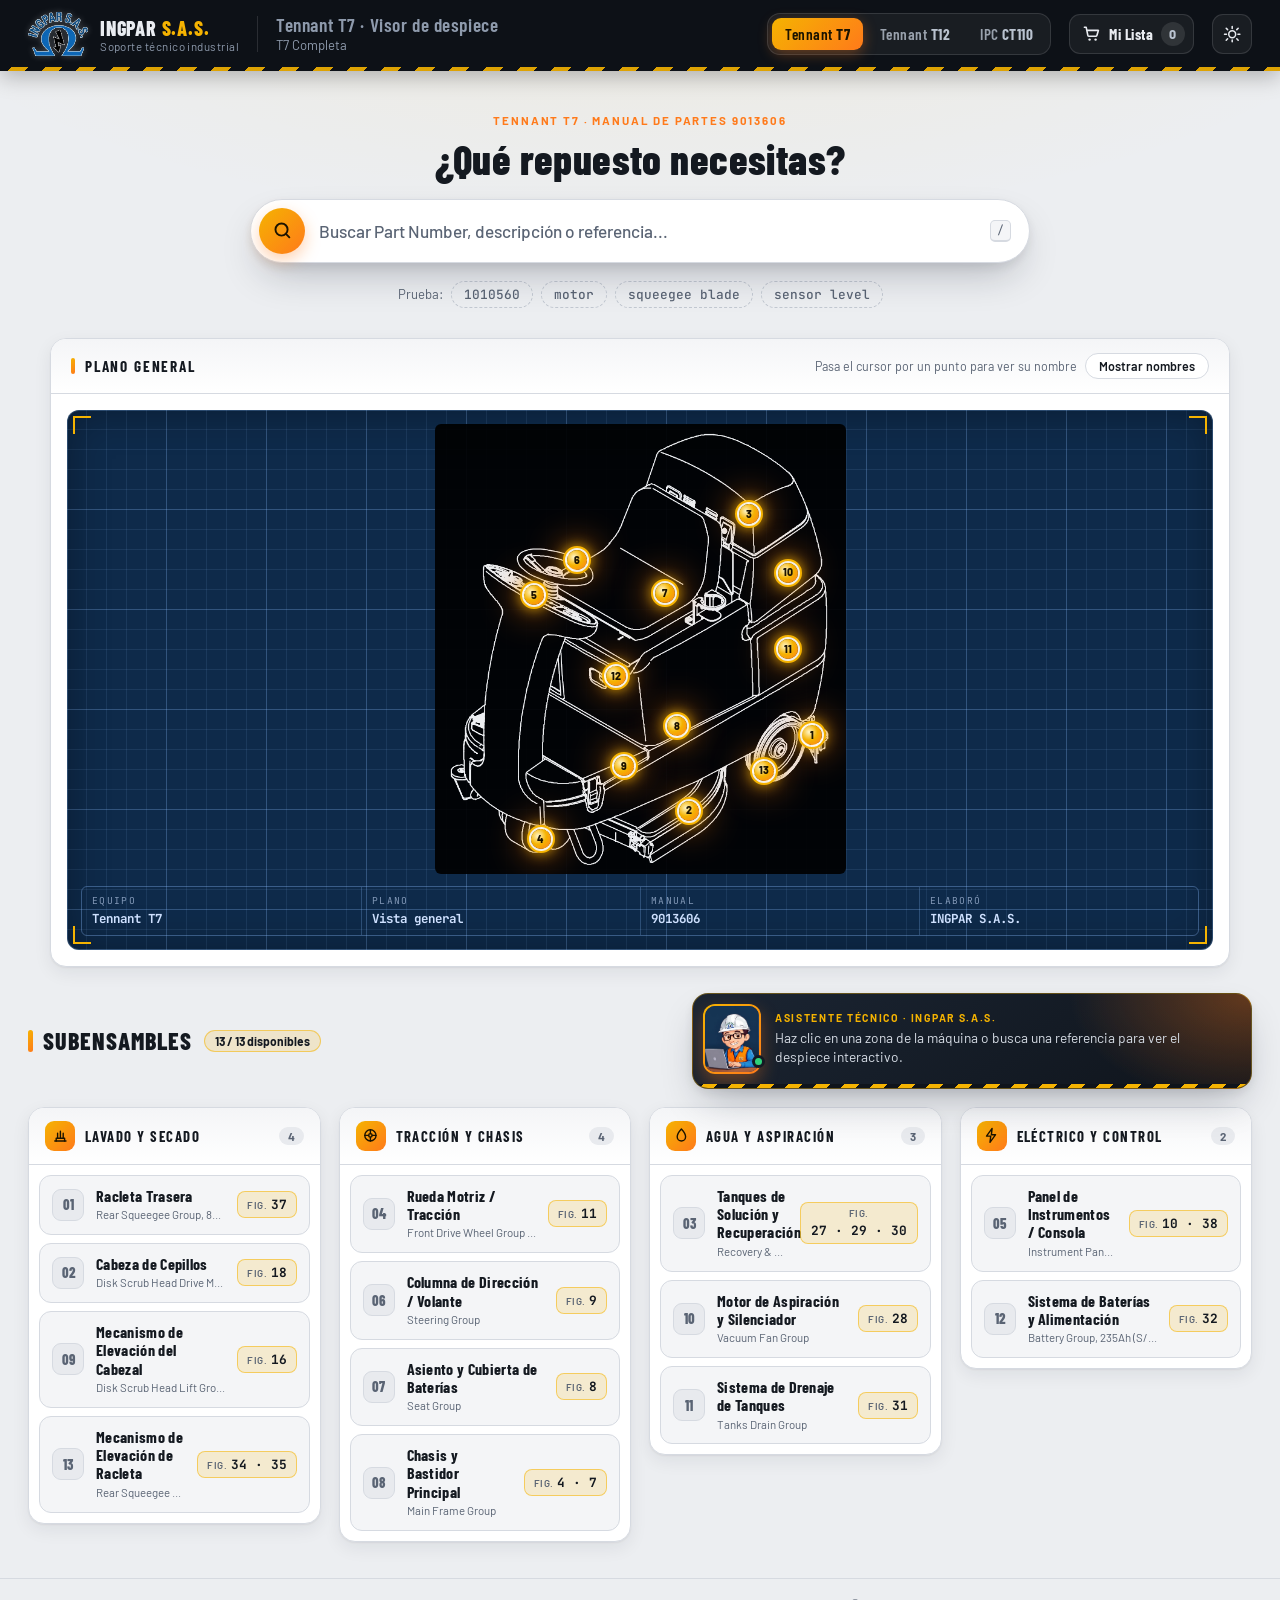
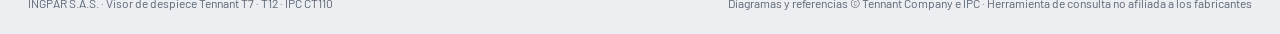
==== commit 5f1a50d7: "Logo oficial de INGPAR en la cabecera Reemplaza el cuadro genérico "IP" por LOGOINGPAR.png (fondo tr" ====
--- a/index.html
+++ b/index.html
@@ -9,7 +9,7 @@
   <link rel="preconnect" href="https://fonts.gstatic.com" crossorigin />
   <link rel="stylesheet" href="https://fonts.googleapis.com/css2?family=Barlow:wght@400;500;600;700&family=Barlow+Condensed:wght@600;700;800&family=JetBrains+Mono:wght@500;700&display=swap" />
   <!-- ?v= evita que el navegador use un CSS/JS viejo en caché tras publicar cambios -->
-  <link rel="stylesheet" href="css/styles.css?v=2026-10-15i" />
+  <link rel="stylesheet" href="css/styles.css?v=2026-10-15k" />
 </head>
 <body>
   <!-- Íconos SVG reutilizables -->
@@ -23,7 +23,7 @@
 
   <header class="topbar">
     <a class="brand" href="#/" aria-label="INGPAR S.A.S. · Inicio">
-      <span class="brand-mark" aria-hidden="true">IP</span>
+      <span class="brand-mark" aria-hidden="true"><img src="assets/LOGOINGPAR.png" alt="" width="370" height="271" decoding="async" /></span>
       <span class="brand-text">
         <strong>INGPAR <span>S.A.S.</span></strong>
         <small>Soporte técnico industrial</small>
@@ -235,17 +235,15 @@
       <p id="cart-totals" class="cart-totals"></p>
       <div class="cart-actions">
         <button type="button" id="cart-clear" class="cart-btn cart-btn-ghost">Vaciar lista</button>
-        <button type="button" id="cart-xlsx" class="cart-btn">Descargar Excel</button>
-        <button type="button" id="cart-print" class="cart-btn cart-btn-primary">Imprimir / PDF</button>
+        <button type="button" id="cart-csv" class="cart-btn" title="Tabla de repuestos en texto separado por ;">Exportar a Excel (.csv)</button>
+        <button type="button" id="cart-xlsx" class="cart-btn" title="Formato completo con encabezado y firmas">Descargar Excel (.xlsx)</button>
+        <button type="button" id="cart-pdf" class="cart-btn cart-btn-primary">Descargar PDF</button>
       </div>
     </footer>
   </dialog>
 
-  <!-- Formato imprimible de la lista: solo se ve al imprimir desde el modal -->
-  <section id="print-sheet" class="print-sheet" aria-hidden="true"></section>
-
   <div id="toast" class="toast" role="status" aria-live="polite"></div>
 
-  <script src="js/app.js?v=2026-10-15i"></script>
+  <script src="js/app.js?v=2026-10-15k"></script>
 </body>
 </html>
--- a/css/styles.css
+++ b/css/styles.css
@@ -156,16 +156,26 @@
   text-decoration: none;
   flex-shrink: 0;
 }
+/* Logo oficial INGPAR (PNG transparente, 370×271) directo sobre la barra oscura;
+   la altura manda y el ancho sigue la proporción. El contorno claro mantiene
+   visible el rayo negro y el texto azul sobre #0d1117. */
 .brand-mark {
-  display: grid;
-  place-items: center;
-  width: 42px; height: 42px;
-  border-radius: 11px;
-  background: var(--grad);
-  color: var(--accent-ink);
-  font: 800 1.15rem var(--font-display);
-  letter-spacing: 0.02em;
-  box-shadow: 0 0 0 3px rgba(245, 179, 1, 0.18), 0 6px 16px rgba(255, 122, 26, 0.35);
+  display: flex;
+  align-items: center;
+  flex-shrink: 0;
+  height: 44px;
+}
+.brand-mark img {
+  display: block;
+  height: 100%;
+  width: auto;
+  max-width: none;
+  aspect-ratio: 370 / 271;
+  object-fit: contain;
+  filter:
+    drop-shadow(0 0 0.6px rgba(255, 255, 255, 0.95))
+    drop-shadow(0 0 0.6px rgba(255, 255, 255, 0.95))
+    drop-shadow(0 0 3px rgba(255, 255, 255, 0.25));
 }
 .brand-text { display: flex; flex-direction: column; line-height: 1.1; }
 .brand-text strong { font: 800 1.25rem var(--font-display); letter-spacing: 0.04em; }
@@ -1608,21 +1618,24 @@
 .cart-btn-ghost:hover:not(:disabled) { color: #d64545; border-color: #d64545; }
 .cart-btn:disabled { opacity: 0.45; cursor: not-allowed; }
 
-/* ---------- Formato imprimible de la lista (solo al imprimir desde el modal) ---------- */
+/* ---------- Plantilla PDF de la Solicitud de Repuestos (html2pdf.js) ----------
+   Solo se muestra dentro del contenedor temporal que crea html2pdf.js.
+   Colores tomados del logo de INGPAR S.A.S. */
 .print-sheet { display: none; }
-
-@media print {
-  @page { size: letter; margin: 12mm 12mm 14mm; }
-  html.printing-cart, html.printing-cart body { background: #fff !important; }
-  html.printing-cart body > :not(.print-sheet) { display: none !important; }
-  html.printing-cart .print-sheet { display: block; }
-}
+.print-sheet.pdf-render { display: block; background: #fff; }
+/* html2pdf.js centra su contenedor con margin:auto; con barra de desplazamiento el centrado
+   difiere en la copia que dibuja html2canvas y el borde derecho sale cortado. Se fija a la izquierda. */
+.html2pdf__container { left: 0 !important; right: auto !important; margin: 0 !important; }
 
 .print-sheet {
-  color: #000;
-  font: 10pt/1.35 var(--font);
-  -webkit-print-color-adjust: exact;
-  print-color-adjust: exact;
+  --ing-blue: #0860b0;
+  --ing-navy: #084880;
+  --ing-green: #1d6b2f;
+  --ing-green-soft: #f1f7f2;
+  --ing-blue-soft: #eef3f9;
+  --ing-line: #d3dae2;
+  color: #1a1f26;
+  font: 9.5pt/1.35 var(--font);
 }
 .ps-head {
   display: flex;
@@ -1630,76 +1643,106 @@
   align-items: center;
   gap: 16px;
   padding-bottom: 10px;
-  border-bottom: 3px solid #f5b301;
-}
-.ps-brand { display: flex; align-items: center; gap: 10px; }
-.ps-brand strong { display: block; font: 800 16pt var(--font-display); letter-spacing: 0.04em; }
-.ps-brand small { color: #555; font-size: 8.5pt; }
-.ps-mark {
-  display: grid;
-  place-items: center;
-  width: 38px; height: 38px;
-  border-radius: 9px;
-  background: #f5b301;
-  color: #1b1300;
-  font: 800 13pt var(--font-display);
-}
-.ps-title { text-align: right; }
-.ps-title h1 { margin: 0; font: 800 17pt var(--font-display); letter-spacing: 0.03em; text-transform: uppercase; }
-.ps-title p { margin: 0; color: #555; font-size: 8.5pt; }
-
-.ps-meta {
-  display: grid;
-  grid-template-columns: 0.8fr 1.6fr 1.2fr 1fr;
-  margin: 12px 0 4px;
-  border: 1px solid #999;
-}
-.ps-meta div { padding: 6px 9px; border-left: 1px solid #999; }
-.ps-meta div:first-child { border-left: 0; }
-.ps-meta dt { font: 700 7pt var(--font); letter-spacing: 0.08em; text-transform: uppercase; color: #555; }
-.ps-meta dd { margin: 2px 0 0; font-weight: 600; font-size: 10.5pt; min-height: 1.3em; }
-.ps-blank { display: block; height: 1.2em; }
-
-.ps-group { margin-top: 12px; }
+  border-bottom: 2px solid var(--ing-navy);
+}
+.ps-brand { display: flex; align-items: center; gap: 14px; }
+.ps-logo { width: 84px; height: auto; display: block; }
+.ps-brand > div { display: flex; flex-direction: column; line-height: 1.25; padding-left: 14px; border-left: 1px solid var(--ing-line); }
+.ps-brand strong { font: 800 16pt var(--font-display); letter-spacing: 0.04em; color: var(--ing-navy); }
+.ps-nit { font-weight: 600; font-size: 8.5pt; color: var(--ing-navy); }
+.ps-slogan { font-size: 8.5pt; color: var(--ing-green); }
+.ps-doc { text-align: right; }
+.ps-doc-kind { display: block; font: 600 7pt var(--font); letter-spacing: 0.16em; text-transform: uppercase; color: #6b7684; }
+.ps-doc h1 { margin: 1px 0 3px; font: 800 15pt var(--font-display); letter-spacing: 0.04em; text-transform: uppercase; color: var(--ing-navy); }
+.ps-doc-date { font-size: 8.5pt; color: #3a4350; }
+.ps-doc-date strong { color: #1a1f26; }
+
+.ps-info { width: 100%; margin: 12px 0 2px; border-collapse: collapse; }
+.ps-info th, .ps-info td { padding: 5px 8px; border: 1px solid var(--ing-line); text-align: left; vertical-align: middle; }
+.ps-info th {
+  width: 1%;
+  white-space: nowrap;
+  background: var(--ing-blue-soft);
+  color: var(--ing-navy);
+  font: 600 7pt var(--font);
+  letter-spacing: 0.08em;
+  text-transform: uppercase;
+}
+.ps-info td { font-weight: 600; }
+.ps-blank { display: block; min-width: 160px; height: 1.2em; }
+
+.ps-group { margin-top: 14px; }
 .ps-group h2 {
-  margin: 0 0 4px;
-  padding: 4px 8px;
-  background: #e8eaee;
-  border-left: 4px solid #f5b301;
-  font: 800 11.5pt var(--font-display);
-  letter-spacing: 0.03em;
+  display: flex;
+  justify-content: space-between;
+  align-items: baseline;
+  gap: 12px;
+  margin: 0;
+  padding: 3px 0 3px 8px;
+  border-left: 3px solid var(--ing-blue);
+  color: var(--ing-navy);
+  font: 800 11pt var(--font-display);
+  letter-spacing: 0.05em;
+  text-transform: uppercase;
   break-after: avoid;
 }
-.ps-group h2 small { margin-left: 6px; font: 600 8pt var(--font); color: #555; letter-spacing: 0; }
-.ps-group table { width: 100%; border-collapse: collapse; }
-.ps-group thead { display: table-header-group; }
-.ps-group th {
+.ps-group h2 small { font: 500 7.5pt var(--font); color: #6b7684; letter-spacing: 0; text-transform: none; }
+
+/* Anchos fijos: las columnas quedan alineadas entre máquinas */
+.ps-parts { width: 100%; margin-top: 4px; border-collapse: collapse; table-layout: fixed; }
+.ps-parts th:nth-child(3) { width: 104px; }
+.ps-parts th:nth-child(5) { width: 128px; }
+.ps-parts thead { display: table-header-group; }
+.ps-parts th {
   text-align: left;
-  padding: 4px 6px;
-  border: 1px solid #999;
-  background: #f5b301;
-  font: 700 7.5pt var(--font);
-  letter-spacing: 0.06em;
+  padding: 3px 6px;
+  background: var(--ing-navy);
+  color: #fff;
+  font: 600 6.8pt var(--font);
+  letter-spacing: 0.08em;
   text-transform: uppercase;
 }
-.ps-group td { padding: 4px 6px; border: 1px solid #bbb; vertical-align: top; }
-.ps-group tr { break-inside: avoid; }
-.ps-n { width: 26px; text-align: center; }
-.ps-pn { font: 700 9.5pt var(--mono); white-space: nowrap; }
-.ps-qty { width: 46px; text-align: center; font-weight: 800; font-size: 11pt; }
+.ps-parts td { padding: 3px 6px; border-bottom: 1px solid var(--ing-line); vertical-align: top; }
+.ps-parts tr { break-inside: avoid; }
+/* Subensamble: rótulo fino en verde, sin bloque pesado */
+.ps-sub td {
+  padding: 5px 6px 2px;
+  border-bottom: 1px solid var(--ing-green);
+  color: var(--ing-green);
+  font-weight: 700;
+  font-size: 8.3pt;
+  letter-spacing: 0.02em;
+}
+.ps-n { width: 24px; text-align: center; color: #6b7684; }
+.ps-parts th.ps-n, .ps-parts th.ps-item, .ps-parts th.ps-qty { text-align: center; }
+.ps-item { width: 36px; text-align: center; color: #3a4350; }
+.ps-pn { font: 700 9pt var(--mono); white-space: nowrap; color: #11161c; }
+.ps-qty { width: 44px; text-align: center; font-weight: 800; font-size: 10pt; }
 
 .ps-signs {
   display: grid;
   grid-template-columns: 1fr 1fr;
-  gap: 48px;
-  margin-top: 56px;
+  gap: 56px;
+  margin-top: 60px;
   break-inside: avoid;
 }
 .ps-signs div { display: flex; flex-direction: column; align-items: center; text-align: center; }
-.ps-line { width: 100%; border-top: 1.5px solid #000; margin-bottom: 4px; }
-.ps-signs strong { font-size: 10pt; }
-.ps-signs small { align-self: stretch; margin-top: 10px; text-align: left; color: #333; font-size: 9pt; }
-.ps-foot { margin-top: 24px; padding-top: 6px; border-top: 1px solid #ccc; color: #666; font-size: 7.5pt; text-align: center; }
+.ps-line { width: 100%; border-top: 1px solid #1a1f26; margin-bottom: 4px; }
+.ps-signs strong { font-size: 9pt; color: var(--ing-navy); letter-spacing: 0.02em; }
+.ps-signs small { align-self: stretch; margin-top: 8px; text-align: left; color: #3a4350; font-size: 8.5pt; }
+.ps-foot {
+  display: flex;
+  flex-direction: column;
+  align-items: center;
+  gap: 1px;
+  margin-top: 26px;
+  padding-top: 6px;
+  border-top: 1px solid var(--ing-line);
+  color: #6b7684;
+  font-size: 7pt;
+  text-align: center;
+}
+.ps-foot strong { color: var(--ing-navy); }
 
 /* ---------- Responsive ---------- */
 @media (max-width: 1180px) {
@@ -1750,8 +1793,8 @@
   .cart-table .pn { white-space: normal; font-size: 0.8rem; }
   .qty-btn { width: 28px; }
   .qty-input { width: 40px; }
-  .cart-actions { width: 100%; margin-left: 0; }
-  .cart-btn { flex: 1; padding: 10px 8px; }
+  .cart-actions { width: 100%; margin-left: 0; display: grid; grid-template-columns: 1fr 1fr; }
+  .cart-btn { padding: 10px 8px; }
 }
 
 @media (max-width: 440px) {
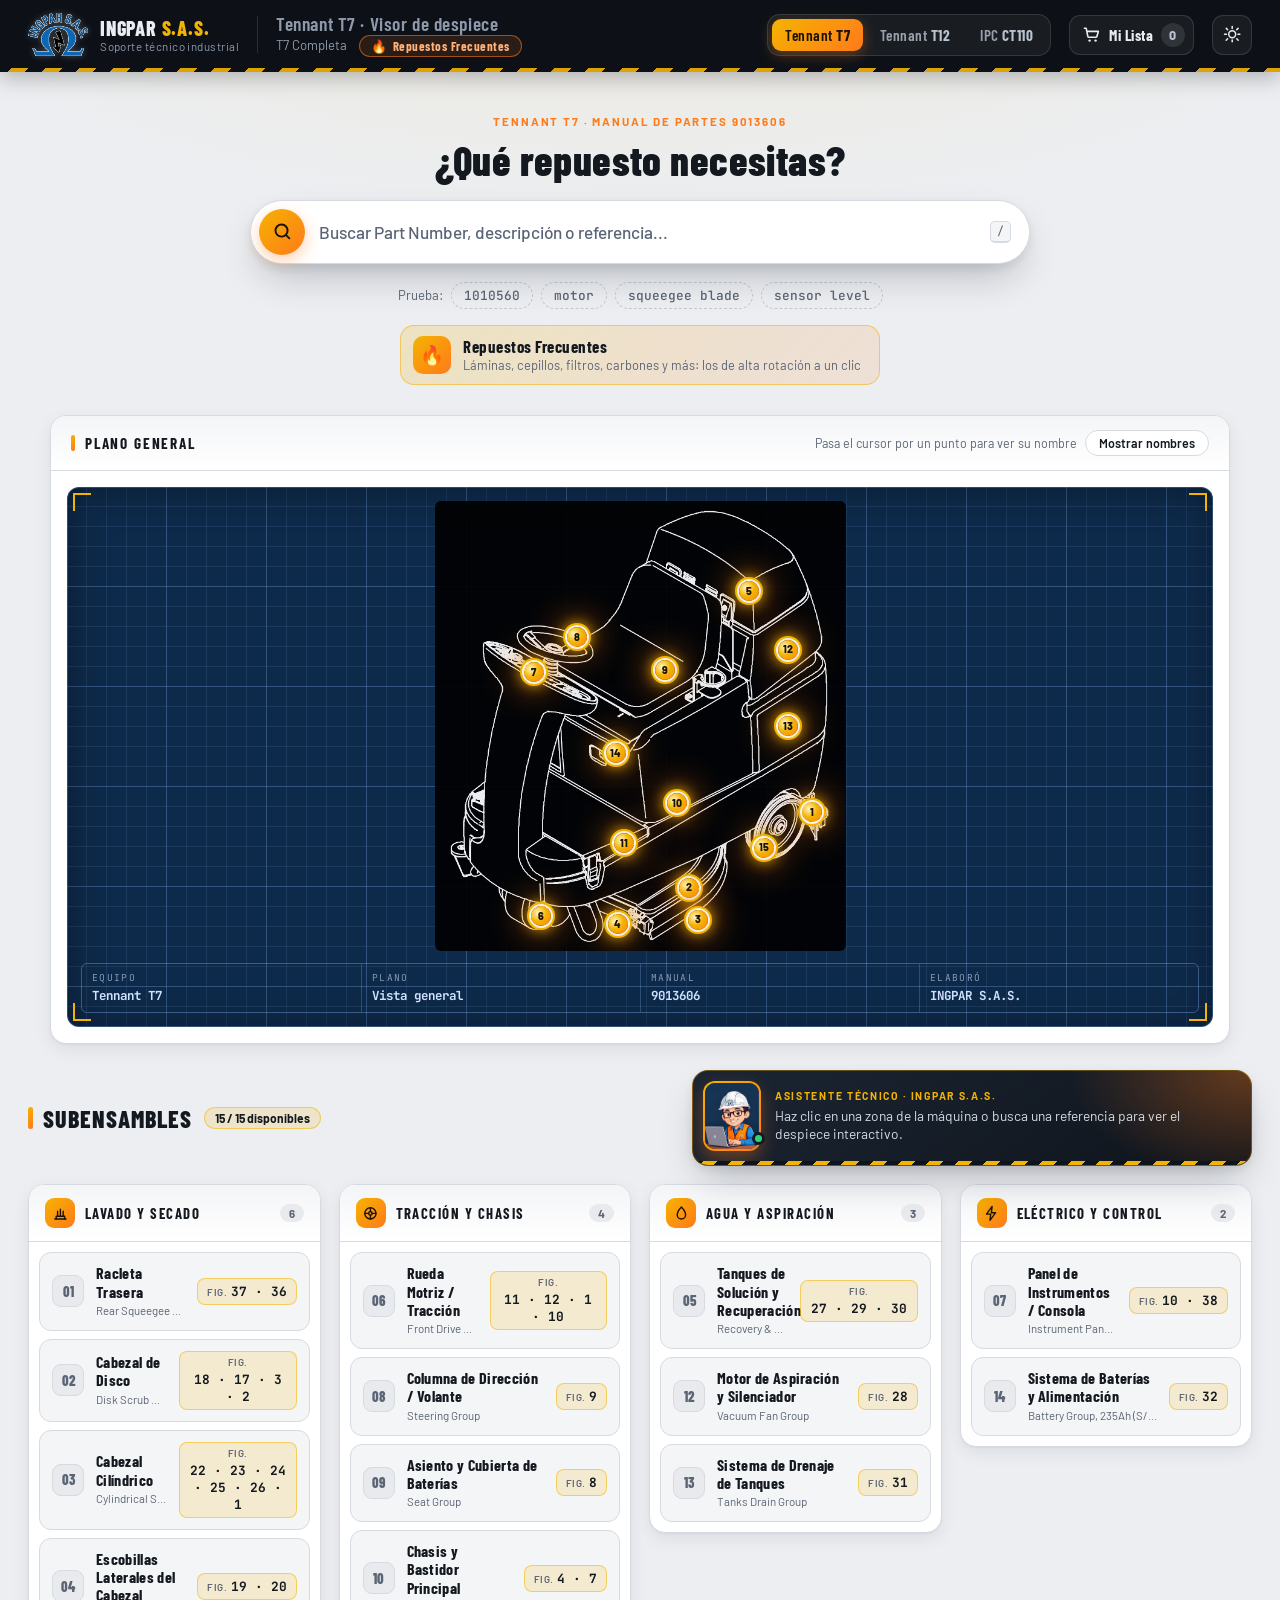
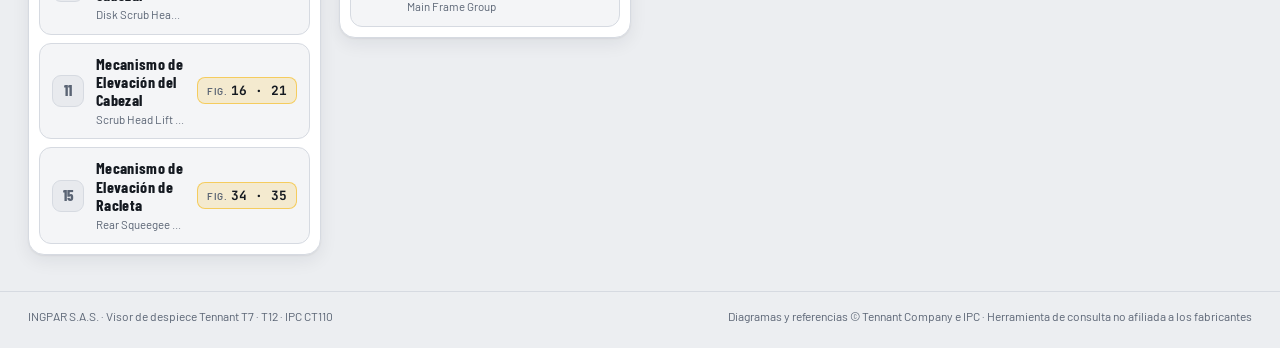
==== commit b2baeb26: "Add high-rotation spare parts module for T7, T12, CT110 Co-Authored-By: Claude Opus 5.5 <noreply@ant" ====
--- a/index.html
+++ b/index.html
@@ -9,7 +9,7 @@
   <link rel="preconnect" href="https://fonts.gstatic.com" crossorigin />
   <link rel="stylesheet" href="https://fonts.googleapis.com/css2?family=Barlow:wght@400;500;600;700&family=Barlow+Condensed:wght@600;700;800&family=JetBrains+Mono:wght@500;700&display=swap" />
   <!-- ?v= evita que el navegador use un CSS/JS viejo en caché tras publicar cambios -->
-  <link rel="stylesheet" href="css/styles.css?v=2026-10-15k" />
+  <link rel="stylesheet" href="css/styles.css?v=2026-10-21a" />
 </head>
 <body>
   <!-- Íconos SVG reutilizables -->
@@ -18,6 +18,7 @@
     <symbol id="i-sun" viewBox="0 0 24 24"><circle cx="12" cy="12" r="4.5" fill="none" stroke="currentColor" stroke-width="2"/><path d="M12 2v2.5M12 19.5V22M4.2 4.2l1.8 1.8M18 18l1.8 1.8M2 12h2.5M19.5 12H22M4.2 19.8 6 18M18 6l1.8-1.8" stroke="currentColor" stroke-width="2" stroke-linecap="round"/></symbol>
     <symbol id="i-moon" viewBox="0 0 24 24"><path d="M20 14.5A8.5 8.5 0 0 1 9.5 4a8.5 8.5 0 1 0 10.5 10.5Z" fill="none" stroke="currentColor" stroke-width="2" stroke-linejoin="round"/></symbol>
     <symbol id="i-cart" viewBox="0 0 24 24"><path d="M3 4h2.2l2.1 10.2a1.5 1.5 0 0 0 1.5 1.2h8.4a1.5 1.5 0 0 0 1.4-1.1L20.5 8H6.1" fill="none" stroke="currentColor" stroke-width="2" stroke-linecap="round" stroke-linejoin="round"/><circle cx="9.5" cy="19.5" r="1.5" fill="currentColor"/><circle cx="17" cy="19.5" r="1.5" fill="currentColor"/></symbol>
+    <symbol id="i-pin" viewBox="0 0 24 24"><path d="M9 3h6l-1 6 3 3v2H7v-2l3-3-1-6Z" fill="none" stroke="currentColor" stroke-width="2" stroke-linejoin="round"/><path d="M12 14v7" stroke="currentColor" stroke-width="2" stroke-linecap="round"/></symbol>
     <symbol id="i-arrow-left" viewBox="0 0 24 24"><path d="M19 12H5m6-6-6 6 6 6" fill="none" stroke="currentColor" stroke-width="2.2" stroke-linecap="round" stroke-linejoin="round"/></symbol>
   </svg>
 
@@ -32,11 +33,15 @@
     <span class="brand-divider" aria-hidden="true"></span>
     <div class="topbar-title">
       <h1><span id="title-machine">Tennant T7</span> <span>· Visor de despiece</span></h1>
-      <nav class="breadcrumb" aria-label="Ruta de navegación">
-        <a href="#/" id="crumb-machine">T7 Completa</a>
-        <span id="crumb-sep" class="crumb-sep" hidden>›</span>
-        <span id="crumb-assembly" hidden></span>
-      </nav>
+      <div class="topbar-sub">
+        <nav class="breadcrumb" aria-label="Ruta de navegación">
+          <a href="#/" id="crumb-machine">T7 Completa</a>
+          <span id="crumb-sep" class="crumb-sep" hidden>›</span>
+          <span id="crumb-assembly" hidden></span>
+        </nav>
+        <!-- Acceso rápido a los repuestos de alta rotación de la máquina activa -->
+        <a href="#/t7/frecuentes" id="frequent-tab" class="frequent-tab" title="Repuestos de alta rotación de esta máquina"><span aria-hidden="true">🔥</span> Repuestos Frecuentes</a>
+      </div>
     </div>
     <!-- Selector de máquina: cambia planos, repuestos y datos del manual -->
     <div id="machine-switch" class="machine-switch" role="radiogroup" aria-label="Máquina"></div>
@@ -74,6 +79,10 @@
       </section>
 
       <p class="hero-examples" id="hero-examples"></p>
+      <a href="#/t7/frecuentes" id="hero-frequent" class="hero-frequent">
+        <span class="hero-frequent-icon" aria-hidden="true">🔥</span>
+        <span><strong>Repuestos Frecuentes</strong><small>Láminas, cepillos, filtros, carbones y más: los de alta rotación a un clic</small></span>
+      </a>
     </section>
 
     <div class="home-grid">
@@ -205,6 +214,54 @@
     </section>
   </main>
 
+  <!-- ============ Repuestos Frecuentes / Alta Rotación (por máquina) ============ -->
+  <main id="view-frequent" class="view frequent" data-level="2" hidden>
+    <div class="view-toolbar">
+      <a href="#/" id="frequent-back" class="back-btn"><svg aria-hidden="true"><use href="#i-arrow-left"/></svg> <span id="frequent-back-label">Volver a la T7 Completa</span></a>
+    </div>
+
+    <section class="freq-hero" aria-labelledby="freq-title">
+      <img class="freq-logo" src="assets/LOGOINGPAR.png" alt="INGPAR S.A.S." width="370" height="271" decoding="async" />
+      <div class="freq-hero-text">
+        <p class="eyebrow">INGPAR S.A.S. · Alta rotación</p>
+        <h2 id="freq-title"><span aria-hidden="true">🔥</span> Repuestos Frecuentes · <span id="freq-machine">Tennant T7</span></h2>
+        <p id="freq-intro" class="freq-intro"></p>
+      </div>
+      <dl id="freq-stats" class="freq-stats"></dl>
+    </section>
+
+    <section class="panel freq-panel" aria-label="Lista de repuestos frecuentes">
+      <div class="panel-header">
+        <h2>Lista de frecuentes</h2>
+        <span id="freq-count" class="count-badge">0</span>
+      </div>
+      <div class="controls freq-controls">
+        <div class="freq-search-row">
+          <label class="search">
+            <svg class="search-icon" aria-hidden="true"><use href="#i-search"/></svg>
+            <input id="freq-search" type="search" placeholder="Filtrar esta lista…" autocomplete="off" />
+          </label>
+          <!-- Agrega cualquier repuesto de la máquina a la lista de frecuentes -->
+          <div class="freq-add">
+            <label class="search freq-add-box">
+              <span class="freq-add-plus" aria-hidden="true">+</span>
+              <input id="freq-add-input" type="search" placeholder="Agregar otro repuesto: Part Number o descripción…" autocomplete="off"
+                     aria-controls="freq-add-results" aria-expanded="false" />
+            </label>
+            <ul id="freq-add-results" class="freq-add-results" hidden></ul>
+          </div>
+        </div>
+        <div id="freq-filters" class="filters" role="group" aria-label="Filtrar por frecuencia"></div>
+      </div>
+      <div id="freq-body" class="freq-body"></div>
+      <p id="freq-empty" class="empty-state" hidden>No hay repuestos que coincidan con el filtro.</p>
+      <footer class="freq-foot">
+        <p class="freq-note">Clasificación sugerida a partir de la descripción del manual y del desgaste típico de cada pieza. Fija (📌) los que más pides, quita los que no usas y agrega los que falten: los cambios se guardan en este navegador.</p>
+        <button type="button" id="freq-restore" class="cart-btn cart-btn-ghost" hidden></button>
+      </footer>
+    </section>
+  </main>
+
   <footer class="site-footer">
     <span>INGPAR S.A.S. · Visor de despiece Tennant T7 · T12 · IPC CT110</span>
     <span>Diagramas y referencias © Tennant Company e IPC · Herramienta de consulta no afiliada a los fabricantes</span>
@@ -244,6 +301,6 @@
 
   <div id="toast" class="toast" role="status" aria-live="polite"></div>
 
-  <script src="js/app.js?v=2026-10-15k"></script>
+  <script src="js/app.js?v=2026-10-21a"></script>
 </body>
 </html>
--- a/css/styles.css
+++ b/css/styles.css
@@ -1229,7 +1229,9 @@
 .chip[aria-pressed="true"] { background: var(--grad); border-color: transparent; color: var(--accent-ink); }
 
 /* ---------- Tabla ---------- */
-.table-wrapper { overflow-x: auto; }
+/* relative: el .sr-only absoluto de la cabecera queda recortado aquí y no
+   ensancha la página (si no, su bloque contenedor es la vista animada) */
+.table-wrapper { overflow-x: auto; position: relative; }
 .parts-table { width: 100%; border-collapse: collapse; font-size: 0.9rem; }
 
 .parts-table th {
@@ -1758,6 +1760,292 @@
   .figure-tab { flex: 1; text-align: center; }
 }
 
+/* ==========================================================
+   Repuestos Frecuentes / Alta Rotación
+   ========================================================== */
+:root {
+  --tier-alta: #e5484d;
+  --tier-media: #f5b301;
+  --tier-preventiva: #3b82f6;
+  --tier-fijados: #ff7a1a;
+}
+
+/* Pestaña de acceso rápido junto a la ruta, en la cabecera */
+.topbar-sub { display: flex; align-items: center; gap: 6px 12px; flex-wrap: wrap; min-width: 0; }
+.frequent-tab {
+  flex-shrink: 0;
+  display: inline-flex;
+  align-items: center;
+  gap: 5px;
+  padding: 2px 11px;
+  border-radius: 999px;
+  border: 1px solid rgba(255, 122, 26, 0.55);
+  background: rgba(255, 122, 26, 0.12);
+  color: #ffb27a;
+  font: 700 0.8rem var(--font-display);
+  letter-spacing: 0.04em;
+  text-decoration: none;
+  white-space: nowrap;
+  transition: background 0.15s, color 0.15s, border-color 0.15s;
+}
+.frequent-tab:hover, .frequent-tab:focus-visible { border-color: var(--accent); color: var(--accent); outline: none; }
+.frequent-tab[aria-current] { background: var(--grad); border-color: transparent; color: var(--accent-ink); }
+
+/* Acceso desde la portada */
+.hero-frequent {
+  margin-top: 6px;
+  display: inline-flex;
+  align-items: center;
+  gap: 12px;
+  padding: 10px 18px 10px 12px;
+  border-radius: 14px;
+  border: 1px solid var(--accent-line);
+  background: var(--grad-soft);
+  color: var(--text);
+  text-align: left;
+  text-decoration: none;
+  transition: transform 0.15s, border-color 0.15s, box-shadow 0.15s;
+}
+.hero-frequent:hover, .hero-frequent:focus-visible {
+  transform: translateY(-2px);
+  border-color: var(--accent-2);
+  box-shadow: 0 10px 24px -10px rgba(255, 122, 26, 0.6);
+  outline: none;
+}
+.hero-frequent-icon {
+  display: grid;
+  place-items: center;
+  width: 38px; height: 38px;
+  border-radius: 10px;
+  background: var(--grad);
+  font-size: 1.2rem;
+  flex-shrink: 0;
+}
+.hero-frequent strong { display: block; font: 700 1.05rem var(--font-display); letter-spacing: 0.03em; }
+.hero-frequent small { display: block; font-size: 0.8rem; color: var(--text-muted); }
+
+/* Vista */
+.frequent {
+  width: 100%;
+  max-width: 1180px;
+  margin: 0 auto;
+  padding: 24px 28px 36px;
+  flex: 1;
+  display: flex;
+  flex-direction: column;
+  gap: 18px;
+}
+
+/* Cabecera corporativa con el logo oficial sobre la barra oscura */
+.freq-hero {
+  position: relative;
+  display: flex;
+  align-items: center;
+  gap: 20px;
+  flex-wrap: wrap;
+  padding: 20px 24px 24px;
+  border-radius: var(--radius);
+  background: #0d1117;
+  color: #e9ecf1;
+  box-shadow: var(--shadow);
+  overflow: hidden;
+}
+.freq-hero::after {
+  content: "";
+  position: absolute;
+  left: 0; right: 0; bottom: 0;
+  height: 5px;
+  background: repeating-linear-gradient(-45deg, var(--accent) 0 12px, #0d1117 12px 24px);
+}
+.freq-logo {
+  height: 64px;
+  width: auto;
+  aspect-ratio: 370 / 271;
+  flex-shrink: 0;
+  filter:
+    drop-shadow(0 0 0.6px rgba(255, 255, 255, 0.95))
+    drop-shadow(0 0 0.6px rgba(255, 255, 255, 0.95))
+    drop-shadow(0 0 3px rgba(255, 255, 255, 0.25));
+}
+.freq-hero-text { flex: 1; min-width: 220px; }
+.freq-hero-text .eyebrow { color: var(--accent); }
+.freq-hero h2 { margin: 2px 0 4px; font: 800 clamp(1.4rem, 2.6vw, 1.9rem) / 1.1 var(--font-display); letter-spacing: 0.02em; }
+#freq-machine { color: var(--accent); }
+.freq-intro { margin: 0; font-size: 0.88rem; color: #8e9aac; }
+
+.freq-stats { margin: 0; display: grid; grid-template-columns: repeat(4, minmax(72px, 1fr)); gap: 8px; }
+.freq-stat {
+  padding: 8px 12px;
+  border-radius: 10px;
+  border: 1px solid rgba(255, 255, 255, 0.10);
+  border-top: 3px solid var(--tier-color, var(--accent));
+  background: rgba(255, 255, 255, 0.04);
+}
+.freq-stat dt { font-size: 0.66rem; letter-spacing: 0.1em; text-transform: uppercase; color: #8e9aac; white-space: nowrap; }
+.freq-stat dd { margin: 2px 0 0; font: 800 1.4rem var(--font-display); }
+.stat-fijados, .tier-fijados { --tier-color: var(--tier-fijados); }
+.stat-alta, .tier-alta { --tier-color: var(--tier-alta); }
+.stat-media, .tier-media { --tier-color: var(--tier-media); }
+.stat-preventiva, .tier-preventiva { --tier-color: var(--tier-preventiva); }
+.tier-agregados { --tier-color: var(--accent-2); }
+
+/* Controles */
+.freq-search-row { display: grid; grid-template-columns: minmax(0, 1fr) minmax(0, 1.3fr); gap: 10px; }
+.freq-add { position: relative; }
+.freq-add-box { border-style: dashed; border-color: var(--accent-line); }
+.freq-add-plus { font: 800 1.2rem var(--font-display); color: var(--accent-2); line-height: 1; }
+.freq-add-results {
+  position: absolute;
+  z-index: 15;
+  top: calc(100% + 6px);
+  left: 0; right: 0;
+  list-style: none;
+  margin: 0;
+  padding: 6px;
+  max-height: 340px;
+  overflow-y: auto;
+  border-radius: 12px;
+  border: 1px solid var(--border);
+  background: var(--surface);
+  box-shadow: var(--shadow-float);
+}
+.freq-add-results[hidden] { display: none; }
+.freq-add-item { display: flex; align-items: center; gap: 10px; padding: 8px 10px; border-radius: 8px; }
+.freq-add-item:hover { background: var(--accent-soft); }
+.freq-add-item .cart-add:disabled { cursor: default; }
+.freq-add-empty { padding: 12px; color: var(--text-muted); font-size: 0.88rem; }
+.chip small { font: 700 0.68rem var(--mono); opacity: 0.65; margin-left: 2px; }
+
+/* Secciones por nivel de frecuencia */
+.freq-body { padding: 6px 20px 10px; }
+.freq-tier { padding: 14px 0 6px; border-bottom: 1px solid var(--border); }
+.freq-tier:last-child { border-bottom: 0; }
+.freq-tier-head { display: flex; align-items: center; flex-wrap: wrap; gap: 4px 10px; margin-bottom: 8px; }
+.freq-tier-head h3 {
+  margin: 0;
+  font: 800 1.15rem var(--font-display);
+  letter-spacing: 0.04em;
+  text-transform: uppercase;
+  color: var(--tier-color);
+}
+.freq-tier-head p { flex-basis: 100%; margin: 0; font-size: 0.82rem; color: var(--text-muted); }
+.freq-flames { font-size: 0.95rem; letter-spacing: -2px; }
+.freq-sec-icon { color: var(--tier-color); font-size: 1.15rem; }
+
+.freq-group { margin: 6px 0 4px; }
+.freq-group summary {
+  cursor: pointer;
+  padding: 6px 2px;
+  font: 700 0.8rem var(--font);
+  letter-spacing: 0.08em;
+  text-transform: uppercase;
+  color: var(--text-muted);
+}
+.freq-group summary small { font: 700 0.7rem var(--mono); margin-left: 4px; color: var(--tier-color); }
+.freq-group summary:hover { color: var(--text); }
+
+.freq-list { list-style: none; margin: 0 0 6px; padding: 0; display: flex; flex-direction: column; gap: 6px; }
+.freq-item {
+  display: flex;
+  align-items: center;
+  gap: 10px;
+  padding: 9px 10px 9px 8px;
+  border: 1px solid var(--border);
+  border-left: 4px solid var(--tier-color, var(--border));
+  border-radius: 10px;
+  background: var(--surface);
+  transition: background 0.15s, border-color 0.15s;
+}
+.freq-item:hover { background: var(--accent-soft); }
+.freq-item.is-pinned { background: var(--grad-soft); }
+
+.freq-pin {
+  flex-shrink: 0;
+  display: grid;
+  place-items: center;
+  width: 32px; height: 32px;
+  border-radius: 8px;
+  border: 1px solid var(--border);
+  background: var(--surface-2);
+  color: var(--text-muted);
+  font-size: 1rem;
+  cursor: pointer;
+  transition: color 0.15s, background 0.15s, border-color 0.15s, transform 0.15s;
+}
+.freq-pin svg { transform: rotate(35deg); }
+.freq-pin:hover, .freq-pin:focus-visible { border-color: var(--accent); color: var(--accent-2); outline: none; }
+.freq-pin[aria-pressed="true"] { background: var(--grad); border-color: transparent; color: var(--accent-ink); }
+.freq-pin[aria-pressed="true"] svg { transform: none; }
+
+.freq-main { flex: 1; min-width: 0; display: flex; flex-direction: column; gap: 2px; }
+.freq-line { overflow-wrap: anywhere; }
+.freq-line .pn { margin-right: 6px; }
+.freq-desc { font-size: 0.92rem; }
+.freq-meta { font-size: 0.76rem; color: var(--text-muted); }
+.freq-meta b { color: var(--text); }
+.freq-tag {
+  display: inline-block;
+  margin-right: 6px;
+  padding: 0 7px;
+  border-radius: 999px;
+  border: 1px solid var(--tier-color);
+  color: var(--text);
+  font-weight: 700;
+  font-size: 0.7rem;
+}
+.freq-actions { flex-shrink: 0; display: flex; align-items: center; gap: 6px; }
+.freq-view { text-decoration: none; }
+
+.freq-foot {
+  display: flex;
+  align-items: center;
+  gap: 12px;
+  flex-wrap: wrap;
+  padding: 12px 20px 16px;
+  border-top: 1px solid var(--border);
+  background: var(--surface-2);
+}
+.freq-note { flex: 1; min-width: 240px; margin: 0; font-size: 0.78rem; color: var(--text-muted); }
+
+@media (max-width: 820px) {
+  .freq-search-row { grid-template-columns: 1fr; }
+  .freq-stats { grid-template-columns: repeat(4, minmax(0, 1fr)); width: 100%; }
+}
+@media (max-width: 640px) {
+  .frequent { padding: 16px 16px 28px; }
+  .freq-hero { padding: 16px 16px 20px; gap: 14px; }
+  .freq-logo { height: 48px; }
+  .freq-body { padding: 4px 12px 8px; }
+  .freq-item { flex-wrap: wrap; }
+  .freq-main { flex-basis: calc(100% - 42px); }
+  .freq-actions { width: 100%; justify-content: flex-end; }
+  .freq-stat { padding: 6px 8px; }
+  .freq-stat dt { font-size: 0.58rem; letter-spacing: 0.04em; }
+  .freq-stat dd { font-size: 1.15rem; }
+  .hero-frequent small { display: none; }
+}
+@media (max-width: 440px) {
+  .breadcrumb { flex: 1; min-width: 0; }
+  .topbar-sub { flex-wrap: nowrap; }
+}
+
+/* El selector, la lista y el tema no dejan sitio al título: este pasa a una
+   segunda línea en vez de encogerse a cero y empujar el tema fuera de pantalla */
+@media (max-width: 960px) {
+  .topbar { flex-wrap: wrap; row-gap: 6px; }
+  .topbar-title { order: 1; flex-basis: 100%; }
+  .brand-divider { display: none; }
+  .machine-switch { margin-left: auto; }
+}
+
+/* Logo, selector, lista y tema en una sola fila */
+@media (max-width: 760px) {
+  .machine-option-brand { display: none; }
+}
+@media (max-width: 520px) {
+  .brand-text { display: none; }
+}
+
 @media (max-width: 720px) {
   .systems-grid { grid-template-columns: 1fr; }
   .assistant-card { max-width: none; width: 100%; }
@@ -1766,7 +2054,6 @@
 @media (max-width: 640px) {
   .brand-text small, .brand-divider { display: none; }
   .topbar-title h1 span { display: none; }
-  .machine-option-brand { display: none; }
   .machine-option { padding: 7px 11px; }
   /* La máquina ya se ve en el selector: solo queda la ruta de navegación */
   .topbar-title h1 { display: none; }
@@ -1798,7 +2085,6 @@
 }
 
 @media (max-width: 440px) {
-  .brand-text { display: none; }
   .hint { display: none; }
   .global-search-kbd { display: none; }
   .global-search-icon { width: 40px; height: 40px; font-size: 1.1rem; }
@@ -1812,11 +2098,12 @@
   .title-block div:nth-child(n + 3) { border-top: 1px solid rgba(140, 190, 255, 0.25); }
   .parts-table th, .parts-table td { padding: 10px 8px; }
   .copy-btn { padding: 6px 9px; }
-  /* Con el botón de la lista no cabe la ruta: pasa a una segunda línea */
-  .topbar { flex-wrap: wrap; gap: 6px 8px; }
-  .topbar-title { order: 1; flex-basis: 100%; }
+  /* Logo y selector compactos para que logo, selector, lista y tema quepan en
+     una fila desde 360px; la ruta queda en la segunda */
+  .topbar { gap: 6px 8px; }
+  .brand-mark { height: 38px; }
+  .machine-option { padding: 7px 9px; }
   .breadcrumb { flex-wrap: nowrap; white-space: nowrap; overflow: hidden; }
-  .machine-switch { margin-left: auto; }
   .cart-add { padding: 6px 9px; }
   .gr-item .cart-add { margin-left: 42px; }
   .site-footer { padding: 14px 16px 20px; }
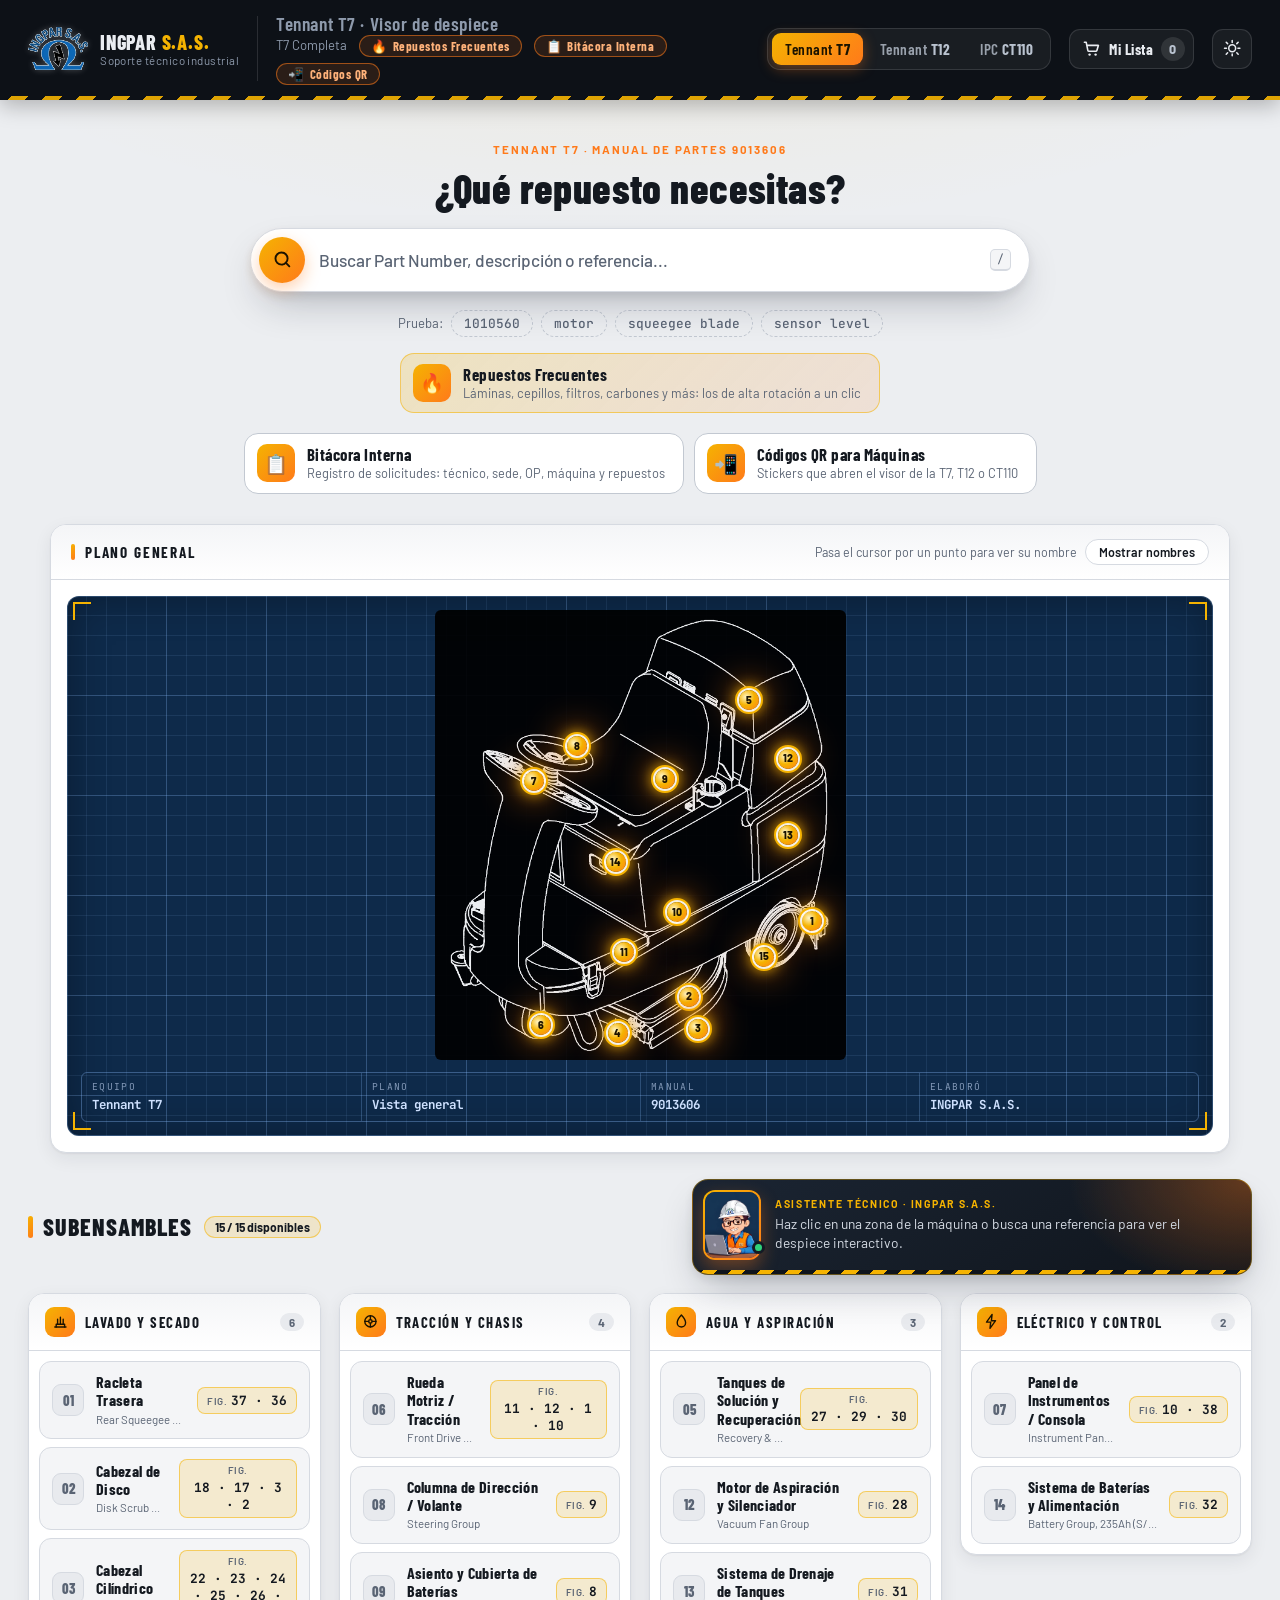
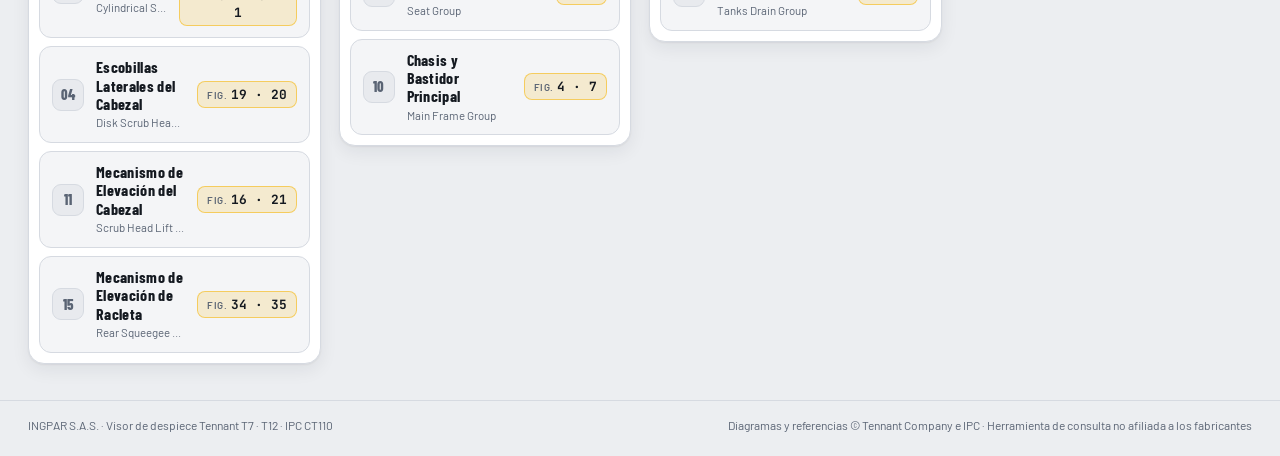
==== commit 35dc2c52: "Add Vercel deployment config, QR code generator and internal request log Co-Authored-By: Claude Opus" ====
--- a/index.html
+++ b/index.html
@@ -9,7 +9,7 @@
   <link rel="preconnect" href="https://fonts.gstatic.com" crossorigin />
   <link rel="stylesheet" href="https://fonts.googleapis.com/css2?family=Barlow:wght@400;500;600;700&family=Barlow+Condensed:wght@600;700;800&family=JetBrains+Mono:wght@500;700&display=swap" />
   <!-- ?v= evita que el navegador use un CSS/JS viejo en caché tras publicar cambios -->
-  <link rel="stylesheet" href="css/styles.css?v=2026-10-21a" />
+  <link rel="stylesheet" href="css/styles.css?v=2026-11-06" />
 </head>
 <body>
   <!-- Íconos SVG reutilizables -->
@@ -41,6 +41,8 @@
         </nav>
         <!-- Acceso rápido a los repuestos de alta rotación de la máquina activa -->
         <a href="#/t7/frecuentes" id="frequent-tab" class="frequent-tab" title="Repuestos de alta rotación de esta máquina"><span aria-hidden="true">🔥</span> Repuestos Frecuentes</a>
+        <a href="#/bitacora" id="log-tab" class="frequent-tab" aria-label="Bitácora Interna" title="Registro interno de solicitudes de repuestos"><span aria-hidden="true">📋</span> <span class="tab-label">Bitácora Interna</span></a>
+        <button type="button" id="qr-tab" class="frequent-tab" aria-haspopup="dialog" aria-label="Códigos QR" title="Stickers QR que abren el visor de cada máquina"><span aria-hidden="true">📲</span> <span class="tab-label">Códigos QR</span></button>
       </div>
     </div>
     <!-- Selector de máquina: cambia planos, repuestos y datos del manual -->
@@ -83,6 +85,16 @@
         <span class="hero-frequent-icon" aria-hidden="true">🔥</span>
         <span><strong>Repuestos Frecuentes</strong><small>Láminas, cepillos, filtros, carbones y más: los de alta rotación a un clic</small></span>
       </a>
+      <div class="hero-links">
+        <a href="#/bitacora" class="hero-frequent hero-link">
+          <span class="hero-frequent-icon" aria-hidden="true">📋</span>
+          <span><strong>Bitácora Interna</strong><small>Registro de solicitudes: técnico, sede, OP, máquina y repuestos</small></span>
+        </a>
+        <button type="button" id="hero-qr" class="hero-frequent hero-link" aria-haspopup="dialog">
+          <span class="hero-frequent-icon" aria-hidden="true">📲</span>
+          <span><strong>Códigos QR para Máquinas</strong><small>Stickers que abren el visor de la T7, T12 o CT110</small></span>
+        </button>
+      </div>
     </section>
 
     <div class="home-grid">
@@ -262,6 +274,83 @@
     </section>
   </main>
 
+  <!-- ================= Bitácora Interna de Solicitudes ================= -->
+  <main id="view-log" class="view frequent log" data-level="2" hidden>
+    <div class="view-toolbar">
+      <a href="#/" id="log-back" class="back-btn"><svg aria-hidden="true"><use href="#i-arrow-left"/></svg> <span id="log-back-label">Volver a la T7 Completa</span></a>
+    </div>
+
+    <section class="freq-hero" aria-labelledby="log-title">
+      <img class="freq-logo" src="assets/LOGOINGPAR.png" alt="INGPAR S.A.S." width="370" height="271" decoding="async" />
+      <div class="freq-hero-text">
+        <p class="eyebrow">INGPAR S.A.S. · Uso interno</p>
+        <h2 id="log-title"><span aria-hidden="true">📋</span> Bitácora Interna de Solicitudes</h2>
+        <p class="freq-intro">Registra cada pedido de repuestos: quién lo pidió, dónde, para qué OP y en qué máquina. Los registros se guardan en este navegador<span id="log-api-note"></span>.</p>
+      </div>
+      <dl id="log-stats" class="freq-stats"></dl>
+    </section>
+
+    <section class="panel log-form-panel" aria-labelledby="log-form-title">
+      <div class="panel-header">
+        <h2 id="log-form-title">Nueva solicitud</h2>
+        <span class="hint">La fecha y la hora se llenan solas</span>
+      </div>
+      <form id="log-form" class="log-form" autocomplete="off">
+        <label class="cart-field"><span>Fecha</span><input id="log-date" type="date" required /></label>
+        <label class="cart-field"><span>Hora</span><input id="log-time" type="time" required /></label>
+        <label class="cart-field"><span>Técnico</span><input id="log-tech" type="text" maxlength="80" required placeholder="Nombre y apellido" autocomplete="name" /></label>
+        <label class="cart-field">
+          <span>Sede / Lugar <em>(opcional)</em></span>
+          <input id="log-site" type="text" maxlength="80" list="log-sites" placeholder="Ej. Planta Funza" />
+          <datalist id="log-sites"></datalist>
+        </label>
+        <label class="cart-field"><span>OP</span><input id="log-op" type="text" maxlength="40" placeholder="Ej. OP-2026-0153" /></label>
+        <label class="cart-field"><span>Máquina</span><select id="log-machine"></select></label>
+        <label class="cart-field log-parts-field">
+          <span>Repuestos solicitados</span>
+          <textarea id="log-parts" rows="4" maxlength="4000" required placeholder="Un repuesto por línea: Part Number · descripción × cantidad"></textarea>
+        </label>
+        <div class="log-form-actions">
+          <button type="button" id="log-import" class="cart-btn" title="Copia los repuestos de 🛒 Mi Lista para la máquina elegida">🛒 Traer de Mi Lista</button>
+          <button type="reset" class="cart-btn cart-btn-ghost">Limpiar</button>
+          <button type="submit" class="cart-btn cart-btn-primary">Guardar en la bitácora</button>
+        </div>
+      </form>
+    </section>
+
+    <section class="panel log-list-panel" aria-labelledby="log-list-title">
+      <div class="panel-header">
+        <h2 id="log-list-title">Registros</h2>
+        <span id="log-count" class="count-badge">0</span>
+      </div>
+      <div class="controls log-controls">
+        <label class="search">
+          <svg class="search-icon" aria-hidden="true"><use href="#i-search"/></svg>
+          <input id="log-search" type="search" placeholder="Filtrar por técnico, sede, OP, máquina o repuesto…" autocomplete="off" />
+        </label>
+        <button type="button" id="log-csv" class="cart-btn">Exportar a Excel (.csv)</button>
+      </div>
+      <div class="table-wrapper">
+        <table class="parts-table log-table">
+          <thead>
+            <tr>
+              <th scope="col">Fecha</th>
+              <th scope="col">Hora</th>
+              <th scope="col">Técnico</th>
+              <th scope="col">Sede / Lugar</th>
+              <th scope="col">OP</th>
+              <th scope="col">Máquina</th>
+              <th scope="col">Repuestos solicitados</th>
+              <th scope="col"><span class="sr-only">Acciones</span></th>
+            </tr>
+          </thead>
+          <tbody id="log-body"></tbody>
+        </table>
+        <p id="log-empty" class="empty-state" hidden>Aún no hay registros.</p>
+      </div>
+    </section>
+  </main>
+
   <footer class="site-footer">
     <span>INGPAR S.A.S. · Visor de despiece Tennant T7 · T12 · IPC CT110</span>
     <span>Diagramas y referencias © Tennant Company e IPC · Herramienta de consulta no afiliada a los fabricantes</span>
@@ -292,6 +381,7 @@
       <p id="cart-totals" class="cart-totals"></p>
       <div class="cart-actions">
         <button type="button" id="cart-clear" class="cart-btn cart-btn-ghost">Vaciar lista</button>
+        <button type="button" id="cart-log" class="cart-btn" title="Lleva esta solicitud a la Bitácora Interna">📋 Registrar en bitácora</button>
         <button type="button" id="cart-csv" class="cart-btn" title="Tabla de repuestos en texto separado por ;">Exportar a Excel (.csv)</button>
         <button type="button" id="cart-xlsx" class="cart-btn" title="Formato completo con encabezado y firmas">Descargar Excel (.xlsx)</button>
         <button type="button" id="cart-pdf" class="cart-btn cart-btn-primary">Descargar PDF</button>
@@ -299,8 +389,34 @@
     </footer>
   </dialog>
 
+  <!-- Stickers QR: cada código abre el visor directamente en su máquina -->
+  <dialog id="qr-dialog" class="cart-dialog qr-dialog" aria-labelledby="qr-title">
+    <header class="cart-head">
+      <div>
+        <p class="eyebrow">INGPAR S.A.S. · Stickers de máquina</p>
+        <h2 id="qr-title"><span aria-hidden="true">📲</span> Generar Códigos QR para Máquinas</h2>
+        <p class="cart-date">Pega el sticker en la máquina: al escanearlo se abre su despiece.</p>
+      </div>
+      <button type="button" id="qr-close" class="cart-close" aria-label="Cerrar">&times;</button>
+    </header>
+    <div class="qr-fields">
+      <label class="cart-field">
+        <span>Dirección del visor publicado (Vercel / GitHub Pages)</span>
+        <input id="qr-base" type="url" inputmode="url" spellcheck="false" placeholder="https://tu-proyecto.vercel.app/" />
+      </label>
+    </div>
+    <div id="qr-body" class="cart-body qr-grid"></div>
+    <footer class="cart-foot">
+      <p id="qr-status" class="cart-totals"></p>
+      <div class="cart-actions">
+        <button type="button" id="qr-print" class="cart-btn">Imprimir stickers</button>
+        <button type="button" id="qr-all" class="cart-btn cart-btn-primary">Descargar todos (PNG)</button>
+      </div>
+    </footer>
+  </dialog>
+
   <div id="toast" class="toast" role="status" aria-live="polite"></div>
 
-  <script src="js/app.js?v=2026-10-21a"></script>
+  <script src="js/app.js?v=2026-11-06"></script>
 </body>
 </html>
--- a/css/styles.css
+++ b/css/styles.css
@@ -1705,6 +1705,18 @@
   text-transform: uppercase;
 }
 .ps-parts td { padding: 3px 6px; border-bottom: 1px solid var(--ing-line); vertical-align: top; }
+/* Gomas: especificación y alerta para bodega bajo la descripción */
+.ps-spec { display: block; margin-top: 1px; font-size: 7pt; font-weight: 600; color: #3a4350; }
+.ps-alert {
+  display: inline-block;
+  margin-top: 2px;
+  padding: 0 4px;
+  border: 1px solid #d64545;
+  border-radius: 3px;
+  color: #b42318;
+  font-size: 6.8pt;
+  font-weight: 700;
+}
 .ps-parts tr { break-inside: avoid; }
 /* Subensamble: rótulo fino en verde, sin bloque pesado */
 .ps-sub td {
@@ -1759,6 +1771,52 @@
   .figure-tabs { margin-left: 0; width: 100%; }
   .figure-tab { flex: 1; text-align: center; }
 }
+
+/* ---------- Gomas / láminas de racleta: especificación + alerta de despacho ---------- */
+.blade-spec { display: flex; flex-wrap: wrap; gap: 4px; margin-top: 5px; }
+.bs-chip {
+  display: inline-flex;
+  align-items: center;
+  padding: 1px 7px;
+  border-radius: 6px;
+  border: 1px solid var(--border-strong);
+  background: var(--surface-2);
+  color: var(--text);
+  font: 700 0.7rem var(--font);
+  line-height: 1.5;
+  white-space: nowrap;
+}
+.bs-model { background: #0d1117; border-color: #0d1117; color: var(--accent); letter-spacing: 0.03em; }
+.bs-size { font-family: var(--mono); font-size: 0.68rem; border-color: var(--accent-line); background: var(--accent-soft); }
+.bs-size.is-missing { font-family: var(--font); color: #c2410c; border-style: dashed; border-color: #f97316; background: transparent; }
+.bs-head { border-color: rgba(59, 130, 246, 0.5); background: rgba(59, 130, 246, 0.1); }
+.bs-mat { border-color: rgba(31, 157, 85, 0.5); background: rgba(31, 157, 85, 0.1); }
+.blade-alert {
+  display: inline-flex;
+  align-items: center;
+  gap: 5px;
+  margin-top: 5px;
+  padding: 2px 8px;
+  border-radius: 6px;
+  border: 1px solid rgba(214, 69, 69, 0.55);
+  background: rgba(214, 69, 69, 0.10);
+  color: #b42318;
+  font: 700 0.7rem var(--font);
+  letter-spacing: 0.01em;
+}
+.blade-alert > span { font-size: 0.85rem; line-height: 1; }
+:root[data-theme="dark"] .bs-model { background: var(--accent); border-color: transparent; color: var(--accent-ink); }
+:root[data-theme="dark"] .blade-alert { color: #fca5a5; }
+:root[data-theme="dark"] .bs-size.is-missing { color: #fdba74; }
+@media (prefers-color-scheme: dark) {
+  :root:not([data-theme="light"]) .bs-model { background: var(--accent); border-color: transparent; color: var(--accent-ink); }
+  :root:not([data-theme="light"]) .blade-alert { color: #fca5a5; }
+  :root:not([data-theme="light"]) .bs-size.is-missing { color: #fdba74; }
+}
+/* En el buscador global y en frecuentes la descripción va en una línea: las etiquetas debajo */
+.gr-main .blade-spec, .freq-main .blade-spec { margin-top: 3px; }
+.gr-main .blade-alert, .freq-main .blade-alert { align-self: flex-start; margin-top: 3px; }
+.cart-table .blade-spec + .blade-alert { display: flex; width: fit-content; }
 
 /* ==========================================================
    Repuestos Frecuentes / Alta Rotación
@@ -2112,3 +2170,102 @@
 @media (prefers-reduced-motion: reduce) {
   *, *::before, *::after { animation: none !important; transition: none !important; }
 }
+
+/* ==========================================================
+   📋 Bitácora Interna de Solicitudes · 📲 Códigos QR
+   ========================================================== */
+button.frequent-tab { cursor: pointer; }
+
+.hero-links { display: flex; flex-wrap: wrap; justify-content: center; gap: 10px; margin-top: 10px; }
+.hero-links .hero-frequent { margin-top: 0; font: inherit; cursor: pointer; }
+.hero-link { border-color: var(--border-strong); background: var(--surface); }
+
+/* Vista */
+.log .freq-stats { grid-template-columns: repeat(3, minmax(72px, 1fr)); }
+.log-form {
+  display: grid;
+  grid-template-columns: repeat(3, minmax(0, 1fr));
+  gap: 12px 16px;
+  padding: 16px 20px 18px;
+}
+.log-form .cart-field em { font-style: normal; text-transform: none; letter-spacing: 0; font-weight: 500; opacity: 0.8; }
+.log-form select,
+.log-form textarea {
+  width: 100%;
+  padding: 9px 12px;
+  border: 1px solid var(--border-strong);
+  border-radius: var(--radius-sm);
+  background: var(--surface);
+  color: var(--text);
+  font: 500 0.95rem var(--font);
+}
+.log-form textarea { resize: vertical; min-height: 96px; line-height: 1.45; }
+.log-form select:focus,
+.log-form textarea:focus { outline: none; border-color: var(--accent); box-shadow: 0 0 0 3px var(--accent-soft); }
+.log-parts-field { grid-column: 1 / -1; }
+.log-form-actions { grid-column: 1 / -1; display: flex; flex-wrap: wrap; justify-content: flex-end; gap: 8px; }
+.log-form-actions .cart-btn:first-child { margin-right: auto; }
+
+.log > * { min-width: 0; }
+.log-controls { flex-direction: row; flex-wrap: wrap; align-items: center; gap: 10px; }
+.log-controls .search { flex: 1; min-width: 220px; }
+.log-table { min-width: 860px; }
+.log-table td { vertical-align: top; }
+.log-nowrap { white-space: nowrap; }
+.log-parts { white-space: pre-line; font-size: 0.85rem; min-width: 260px; }
+.log-none { color: var(--text-muted); }
+.log-pending { color: var(--accent-2); font-size: 0.7rem; vertical-align: middle; }
+
+/* Modal de stickers QR */
+.qr-fields { padding: 14px 24px; background: var(--surface-2); border-bottom: 1px solid var(--border); }
+.qr-grid {
+  display: grid;
+  grid-template-columns: repeat(auto-fill, minmax(230px, 1fr));
+  gap: 16px;
+  padding-top: 18px;
+}
+.qr-card {
+  display: flex;
+  flex-direction: column;
+  gap: 8px;
+  padding: 12px;
+  border: 1px solid var(--border);
+  border-radius: 14px;
+  background: var(--surface-2);
+  min-width: 0;
+}
+.qr-sticker {
+  display: grid;
+  place-items: center;
+  aspect-ratio: 800 / 1080;
+  border-radius: 10px;
+  background: #ffffff;
+  overflow: hidden;
+}
+.qr-sticker canvas { width: 100%; height: auto; display: block; }
+.qr-loading { color: #5a6474; font-size: 0.85rem; }
+.qr-card h3 { margin: 2px 0 0; font: 800 1.15rem var(--font-display); letter-spacing: 0.03em; }
+.qr-url {
+  margin: 0;
+  font: 500 0.72rem var(--mono);
+  color: var(--text-muted);
+  white-space: nowrap;
+  overflow: hidden;
+  text-overflow: ellipsis;
+}
+.qr-card-actions { display: flex; flex-wrap: wrap; gap: 6px; }
+.qr-card-actions .cart-btn { flex: 1 1 auto; padding: 8px 10px; font-size: 0.8rem; text-align: center; text-decoration: none; }
+
+@media (max-width: 820px) {
+  .log-form { grid-template-columns: repeat(2, minmax(0, 1fr)); }
+}
+@media (max-width: 640px) {
+  .log-form { grid-template-columns: 1fr; padding: 14px 16px 16px; }
+  .log-form-actions { display: grid; grid-template-columns: 1fr 1fr; }
+  .log-form-actions .cart-btn:first-child { grid-column: 1 / -1; margin-right: 0; }
+  .log-form-actions .cart-btn-primary { grid-column: 1 / -1; }
+  .log .freq-stats { grid-template-columns: repeat(3, minmax(0, 1fr)); width: 100%; }
+  .qr-fields { padding: 12px 16px; }
+  .tab-label { display: none; }
+  .hero-links { flex-direction: column; align-items: stretch; }
+}
